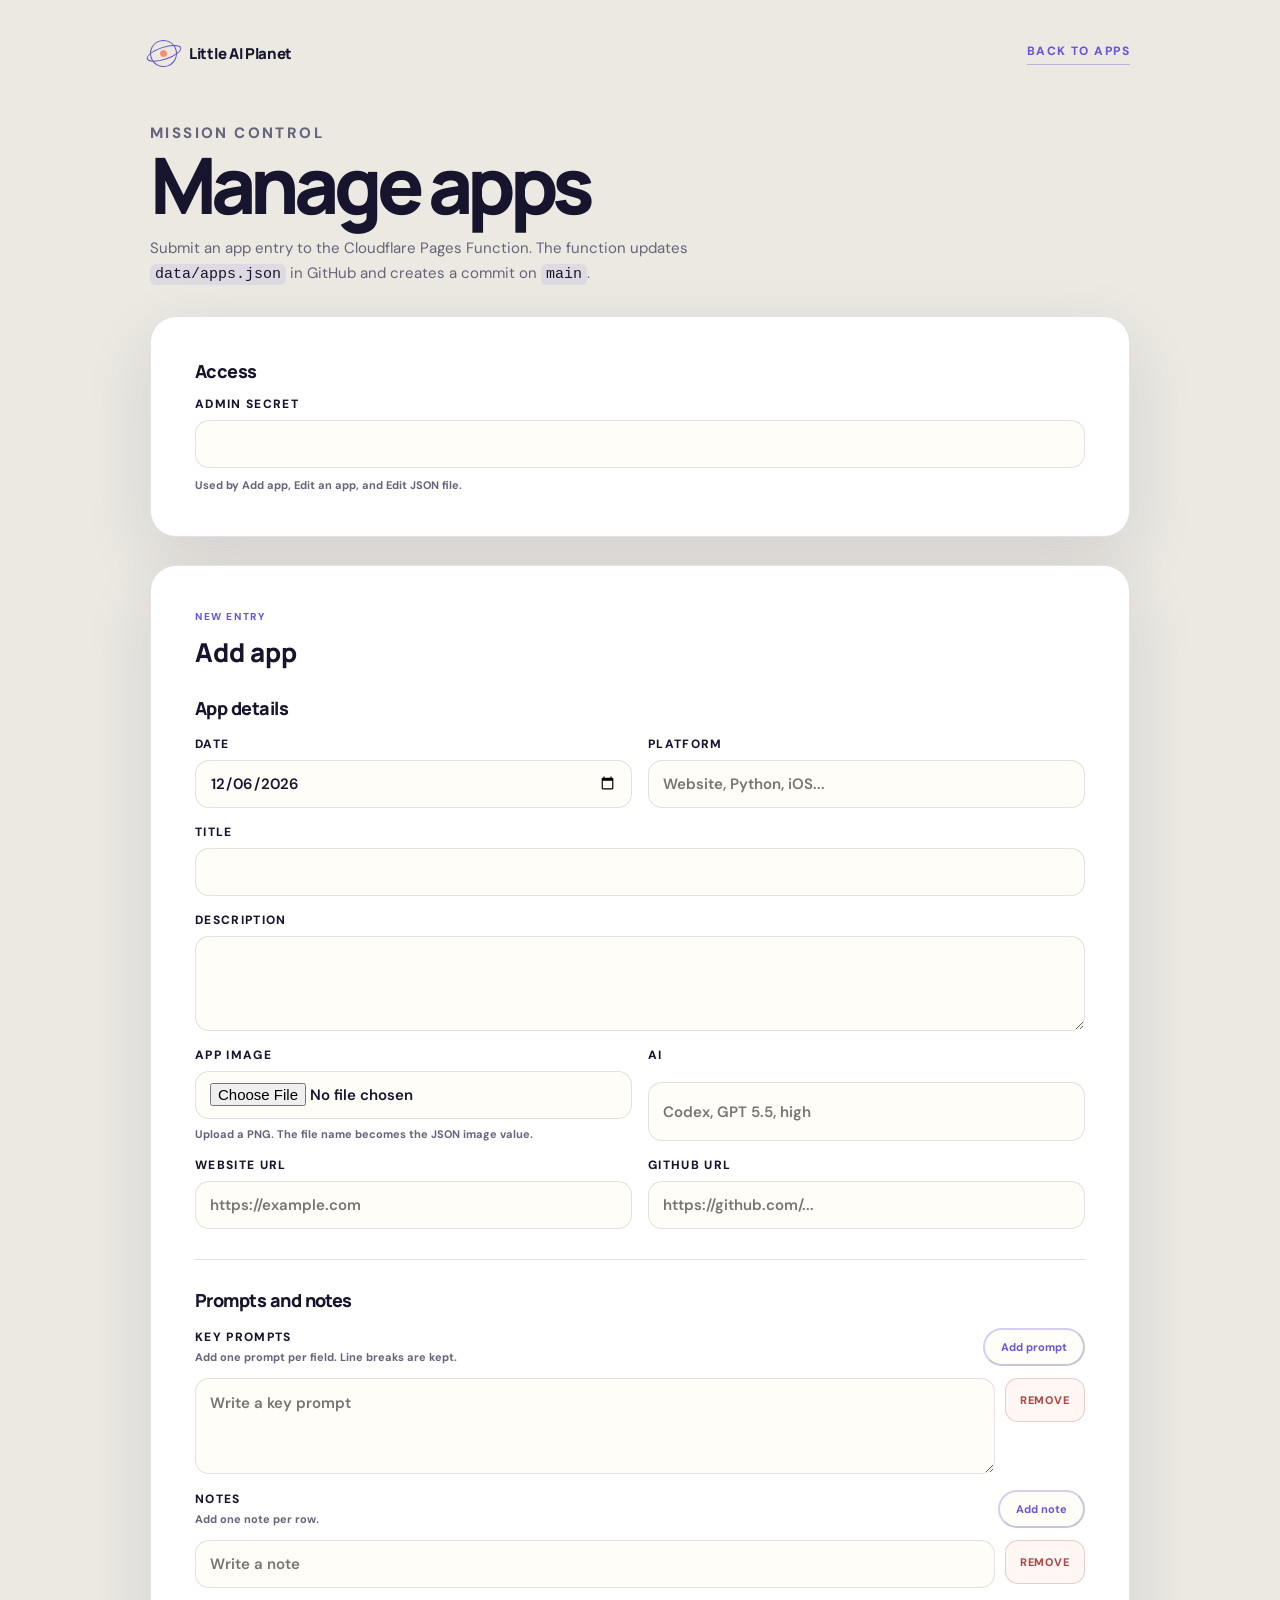
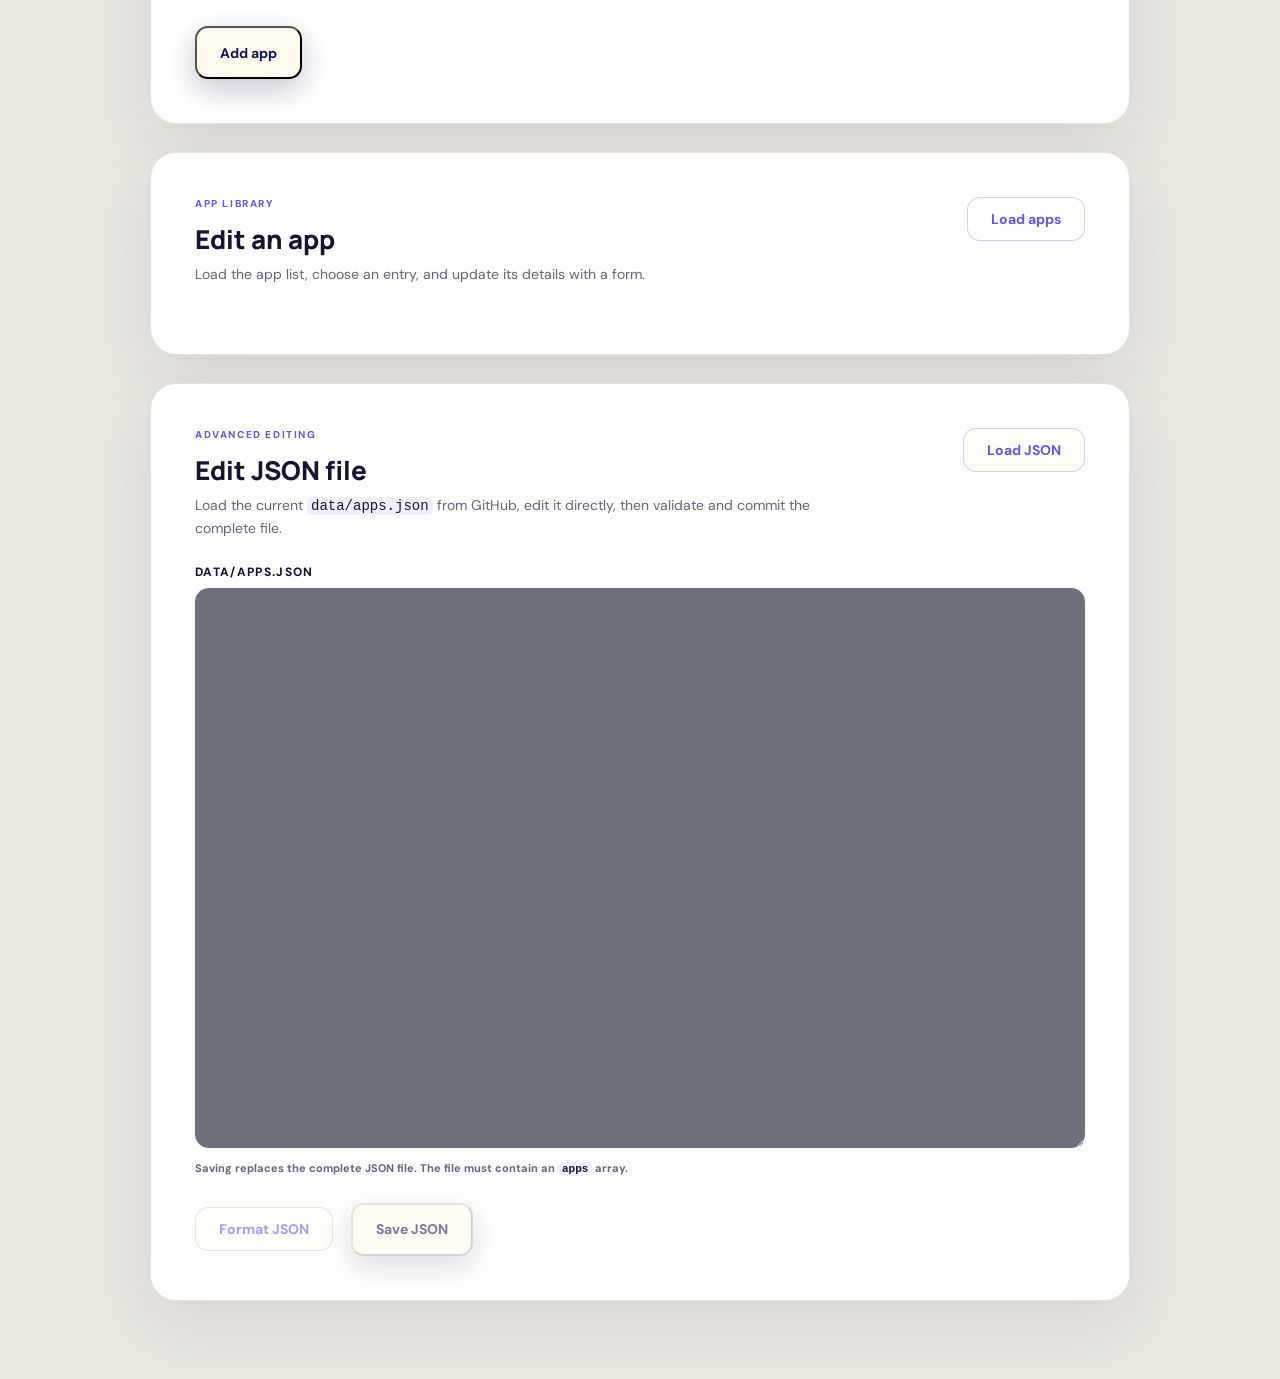
==== admin.html @ 91528080 "Allow image uploads when editing apps" ====
<!doctype html>
<html lang="en">
  <head>
    <meta charset="UTF-8" />
    <meta name="viewport" content="width=device-width, initial-scale=1.0" />
    <meta name="robots" content="noindex" />
    <title>Manage Apps - The Little AI App Planet</title>
    <link rel="preconnect" href="https://fonts.googleapis.com" />
    <link rel="preconnect" href="https://fonts.gstatic.com" crossorigin />
    <link
      href="https://fonts.googleapis.com/css2?family=DM+Sans:wght@400;500;600;700&family=Manrope:wght@400;500;600;700;800&display=swap"
      rel="stylesheet"
    />
    <link rel="stylesheet" href="styles.css?v=20260620-3" />
  </head>
  <body class="admin-page">
    <main class="admin-shell">
      <header class="admin-top">
        <a class="brand admin-brand" href="index.html#top" aria-label="Back to The Little AI App Planet">
          <span class="brand-orbit small" aria-hidden="true"><span></span></span>
          <span>Little AI Planet</span>
        </a>
        <a class="admin-back" href="index.html#apps">Back to apps</a>
      </header>

      <section class="admin-hero" aria-labelledby="admin-title">
        <p class="section-kicker">Mission control</p>
        <h1 id="admin-title">Manage apps</h1>
        <p>
          Submit an app entry to the Cloudflare Pages Function. The function updates
          <code>data/apps.json</code> in GitHub and creates a commit on <code>main</code>.
        </p>
      </section>

      <section class="admin-panel access-panel" aria-labelledby="access-title">
        <h2 id="access-title">Access</h2>
        <label for="admin-secret">
          Admin secret
          <input id="admin-secret" type="password" autocomplete="current-password" />
        </label>
        <p class="field-hint">Used by Add app, Edit an app, and Edit JSON file.</p>
      </section>

      <form class="admin-panel admin-form" id="app-form">
        <div class="admin-form-heading">
          <p class="section-kicker">New entry</p>
          <h2>Add app</h2>
        </div>
        <section class="admin-section">
          <h2>App details</h2>
          <div class="admin-grid">
            <label>
              Date
              <input name="date" type="date" required />
            </label>
            <label>
              Platform
              <input name="platform" type="text" placeholder="Website, Python, iOS..." required />
            </label>
          </div>
          <label>
            Title
            <input name="title" type="text" required />
          </label>
          <label>
            Description
            <textarea name="description" rows="3" required></textarea>
          </label>
          <div class="admin-grid">
            <label>
              App image
              <input name="imageFile" type="file" accept="image/png" required />
              <span class="field-hint">Upload a PNG. The file name becomes the JSON image value.</span>
            </label>
            <label>
              AI
              <input name="AI" type="text" placeholder="Codex, GPT 5.5, high" required />
            </label>
          </div>
          <div class="image-preview" id="image-preview" hidden>
            <img alt="Selected app preview" />
            <span></span>
          </div>
          <div class="admin-grid">
            <label>
              Website URL
              <input name="website" type="url" placeholder="https://example.com" />
            </label>
            <label>
              GitHub URL
              <input name="GitHub" type="url" placeholder="https://github.com/..." />
            </label>
          </div>
        </section>

        <section class="admin-section">
          <h2>Prompts and notes</h2>
          <div class="array-field" data-array-field="prompt">
            <div class="array-field-top">
              <div>
                <span class="array-label">Key prompts</span>
                <span class="field-hint">Add one prompt per field. Line breaks are kept.</span>
              </div>
              <button class="button array-add" type="button" data-array-add="prompt">Add prompt</button>
            </div>
            <div class="array-list" data-array-list="prompt"></div>
          </div>
          <div class="array-field" data-array-field="notes">
            <div class="array-field-top">
              <div>
                <span class="array-label">Notes</span>
                <span class="field-hint">Add one note per row.</span>
              </div>
              <button class="button array-add" type="button" data-array-add="notes">Add note</button>
            </div>
            <div class="array-list" data-array-list="notes"></div>
          </div>
        </section>

        <div class="admin-actions">
          <button class="button button-primary" type="submit">Add app</button>
          <p class="admin-status" id="admin-status" role="status" aria-live="polite"></p>
        </div>
      </form>

      <section class="admin-panel app-manager" aria-labelledby="app-manager-title">
        <div class="json-panel-heading">
          <div>
            <p class="section-kicker">App library</p>
            <h2 id="app-manager-title">Edit an app</h2>
            <p>Load the app list, choose an entry, and update its details with a form.</p>
          </div>
          <button class="button app-list-load" id="app-list-load" type="button">Load apps</button>
        </div>

        <p class="admin-status" id="app-list-status" role="status" aria-live="polite"></p>
        <div class="app-admin-list" id="app-admin-list" aria-live="polite"></div>

        <form class="app-edit-form" id="app-edit-form" hidden>
          <div class="app-edit-heading">
            <div>
              <p class="section-kicker">Selected app</p>
              <h3 id="app-edit-title">Edit app</h3>
            </div>
            <button class="button app-edit-cancel" id="app-edit-cancel" type="button">Cancel</button>
          </div>

          <div class="admin-grid">
            <label>
              Date
              <input name="date" type="date" required />
            </label>
            <label>
              Platform
              <input name="platform" type="text" required />
            </label>
          </div>
          <label>
            Title
            <input name="title" type="text" required />
          </label>
          <label>
            Description
            <textarea name="description" rows="3" required></textarea>
          </label>
          <div class="admin-grid">
            <label>
              Image asset name
              <input name="image" type="text" required />
              <span class="field-hint">File name in <code>assets</code>, without <code>.png</code>.</span>
            </label>
            <label>
              New app image
              <input name="imageFile" type="file" accept="image/png" />
              <span class="field-hint">Optional. Upload a PNG to replace the current image.</span>
            </label>
          </div>
          <div class="image-preview" id="edit-image-preview" hidden>
            <img alt="New app image preview" />
            <span></span>
          </div>
          <div class="admin-grid">
            <label>
              AI
              <input name="AI" type="text" required />
            </label>
            <label>
              Website URL
              <input name="website" type="url" placeholder="https://example.com" />
            </label>
          </div>
          <label>
            GitHub URL
            <input name="GitHub" type="url" placeholder="https://github.com/..." />
          </label>

          <div class="array-field" data-edit-array-field="prompt">
            <div class="array-field-top">
              <div>
                <span class="array-label">Key prompts</span>
                <span class="field-hint">Add one prompt per field. Line breaks are kept.</span>
              </div>
              <button class="button array-add" type="button" data-edit-array-add="prompt">Add prompt</button>
            </div>
            <div class="array-list" data-edit-array-list="prompt"></div>
          </div>
          <div class="array-field" data-edit-array-field="notes">
            <div class="array-field-top">
              <div>
                <span class="array-label">Notes</span>
                <span class="field-hint">Add one note per row.</span>
              </div>
              <button class="button array-add" type="button" data-edit-array-add="notes">Add note</button>
            </div>
            <div class="array-list" data-edit-array-list="notes"></div>
          </div>

          <div class="admin-actions">
            <button class="button button-primary" type="submit">Save app</button>
            <p class="admin-status" id="app-edit-status" role="status" aria-live="polite"></p>
          </div>
        </form>
      </section>

      <section class="admin-panel json-panel" aria-labelledby="json-editor-title">
        <div class="json-panel-heading">
          <div>
            <p class="section-kicker">Advanced editing</p>
            <h2 id="json-editor-title">Edit JSON file</h2>
            <p>
              Load the current <code>data/apps.json</code> from GitHub, edit it directly,
              then validate and commit the complete file.
            </p>
          </div>
          <button class="button json-load" id="json-load" type="button">Load JSON</button>
        </div>

        <label class="json-editor-label" for="json-editor">data/apps.json</label>
        <textarea
          class="json-editor"
          id="json-editor"
          aria-describedby="json-editor-hint"
          autocomplete="off"
          autocapitalize="off"
          spellcheck="false"
          disabled
        ></textarea>
        <p class="field-hint" id="json-editor-hint">
          Saving replaces the complete JSON file. The file must contain an <code>apps</code> array.
        </p>

        <div class="admin-actions json-actions">
          <button class="button json-format" id="json-format" type="button" disabled>Format JSON</button>
          <button class="button button-primary json-save" id="json-save" type="button" disabled>Save JSON</button>
          <p class="admin-status" id="json-status" role="status" aria-live="polite"></p>
        </div>
      </section>
    </main>
    <script src="admin.js?v=20260620-3"></script>
  </body>
</html>
---- styles.css ----
:root {
  --ink: #17152d;
  --muted: #65647a;
  --cream: #fffdf7;
  --paper: #f7f5ee;
  --purple: #6657d9;
  --deep: #17184a;
  --coral: #ff8d72;
  --mint: #bdebd7;
  --line: rgba(31, 29, 59, 0.12);
  --shadow: 0 24px 70px rgba(34, 29, 76, 0.11);
}

* { box-sizing: border-box; }
html { scroll-behavior: smooth; }
body {
  margin: 0;
  color: var(--ink);
  background: #ebe9e2;
  font-family: "DM Sans", sans-serif;
  -webkit-font-smoothing: antialiased;
}
a { color: inherit; text-decoration: none; }
button { font: inherit; }
.page-shell { max-width: 1600px; margin: 0 auto; overflow: hidden; background: var(--cream); box-shadow: 0 0 80px rgba(35, 31, 65, .08); }
.section-wrap { width: min(1160px, calc(100% - 48px)); margin-inline: auto; }

.site-header {
  height: 82px;
  padding: 0 clamp(24px, 5vw, 72px);
  display: grid;
  grid-template-columns: 1fr auto 1fr;
  align-items: center;
  position: absolute;
  z-index: 10;
  width: min(1600px, 100%);
  color: white;
}
.brand { display: inline-flex; align-items: center; gap: 12px; font-family: "Manrope", sans-serif; font-size: 15px; font-weight: 800; letter-spacing: -.02em; }
.brand-orbit { width: 31px; height: 31px; border: 1.5px solid rgba(255,255,255,.75); border-radius: 50%; display: grid; place-items: center; position: relative; transform: rotate(-18deg); }
.brand-orbit::after { content: ""; width: 38px; height: 11px; border: 1.5px solid rgba(255,255,255,.75); border-radius: 50%; position: absolute; }
.brand-orbit span { width: 9px; height: 9px; background: var(--coral); border-radius: 50%; }
.desktop-nav { display: flex; gap: 34px; font-size: 14px; font-weight: 600; }
.desktop-nav a, .nav-cta { transition: opacity .25s ease; }
.desktop-nav a:hover, .nav-cta:hover { opacity: .72; }
.nav-cta { justify-self: end; padding-bottom: 5px; border-bottom: 1px solid rgba(255,255,255,.5); font-size: 13px; font-weight: 600; }

.hero { min-height: 750px; height: min(880px, 94vh); position: relative; overflow: hidden; display: flex; align-items: center; color: white; background: #263276; }
.hero-art { position: absolute; width: 100%; height: 100%; inset: 0; object-fit: cover; object-position: center; transform: scale(1.015); animation: heroSettle 1.8s cubic-bezier(.2,.8,.2,1) both; }
.hero::after { content: ""; position: absolute; inset: 0; background: linear-gradient(90deg, rgba(23,24,74,.42) 0%, rgba(23,24,74,.1) 45%, transparent 72%); }
.fox-typing { position: absolute; z-index: 2; left: 59.5%; top: 36%; width: 245px; height: 220px; pointer-events: none; }
.code-popover { position: absolute; left: 0; top: 88px; width: 142px; padding: 13px 14px 12px; display: grid; grid-template-columns: repeat(3, 5px) 1fr; gap: 5px; border: 1px solid rgba(255,255,255,.32); border-radius: 12px; background: rgba(29,31,91,.66); box-shadow: 0 14px 35px rgba(10,12,56,.22); backdrop-filter: blur(9px); animation: codeFloat 3.4s ease-in-out infinite; }
.code-dot { width: 5px; height: 5px; border-radius: 50%; background: #ff9d86; }
.code-dot:nth-child(2) { background: #ffd27a; }.code-dot:nth-child(3) { background: #8ee2c0; }
.code-line { grid-column: 1 / -1; height: 4px; border-radius: 9px; background: rgba(255,255,255,.82); transform-origin: left; animation: codeType 2.4s steps(5, end) infinite; }
.code-line-one { width: 82%; margin-top: 5px; }.code-line-two { width: 58%; animation-delay: .35s; }.code-line-three { width: 72%; animation-delay: .7s; }
.paw-tap { position: absolute; top: 145px; width: 24px; height: 15px; border-radius: 50%; background: rgba(255,236,212,.38); box-shadow: 0 0 0 0 rgba(255,204,158,.5); filter: blur(.2px); animation: pawType .48s ease-in-out infinite alternate; }
.paw-tap-left { left: 89px; transform: rotate(9deg); }.paw-tap-right { left: 133px; transform: rotate(-6deg); animation-delay: -.48s; }
.key-spark { position: absolute; color: #ffe0a3; font: 800 12px "Manrope", sans-serif; text-shadow: 0 0 10px rgba(255,218,145,.8); opacity: 0; animation: keySpark 1.45s ease-out infinite; }
.key-spark-one { left: 107px; top: 119px; }.key-spark-two { left: 157px; top: 135px; animation-delay: .45s; }.key-spark-three { left: 127px; top: 105px; color: #a9f0d4; font-size: 8px; animation-delay: .9s; }
.hero-glow { position: absolute; width: 580px; height: 580px; left: -240px; bottom: -230px; background: rgba(190,152,255,.24); filter: blur(60px); border-radius: 50%; z-index: 1; }
.hero-content { position: relative; z-index: 2; width: min(1160px, calc(100% - 48px)); margin-inline: auto; padding-top: 40px; }
.eyebrow { display: inline-flex; align-items: center; gap: 9px; text-transform: uppercase; letter-spacing: .15em; font-size: 11px; font-weight: 700; margin-bottom: 27px; }
.pulse-dot { width: 8px; height: 8px; background: #9ce7c5; border-radius: 50%; box-shadow: 0 0 0 5px rgba(156,231,197,.15); animation: pulse 2s infinite; }
.hero h1 { font-family: "Manrope", sans-serif; font-size: clamp(61px, 7vw, 106px); line-height: .92; letter-spacing: -.075em; margin: 0 0 29px; max-width: 720px; }
.hero h1 em { font-style: normal; color: #ffc3b2; }
.hero-copy { max-width: 500px; font-size: 18px; line-height: 1.65; color: rgba(255,255,255,.82); margin: 0 0 36px; }
.hero-stats { margin: -7px 0 34px; padding: 22px 22px 20px 18px; display: inline-flex; align-items: center; gap: 16px; overflow: visible; color: white; background: rgba(255,255,255,.12); border: 1px solid rgba(255,255,255,.24); border-radius: 24px; box-shadow: 0 18px 40px rgba(10,12,56,.2); backdrop-filter: blur(12px); }
.completed-count { display: block; overflow: visible; font-family: ui-rounded, "SF Pro Rounded", "Arial Rounded MT Bold", "Avenir Next", "DM Sans", sans-serif; font-size: clamp(56px, 6.7vw, 92px); line-height: 1.15; font-weight: 800; letter-spacing: -.05em; color: #ffc3b2; text-shadow: 0 14px 30px rgba(10,12,56,.32); -webkit-font-smoothing: antialiased; font-variant-numeric: tabular-nums; }
.hero-stats span { max-width: 104px; color: rgba(255,255,255,.82); font-size: 10px; line-height: 1.35; font-weight: 800; text-transform: uppercase; letter-spacing: .14em; }
.hero-actions { display: flex; align-items: center; gap: 30px; }
.button { display: inline-flex; align-items: center; justify-content: center; gap: 16px; min-height: 53px; padding: 0 23px; border-radius: 13px; font-size: 14px; font-weight: 700; transition: transform .25s ease, box-shadow .25s ease; }
.button:hover { transform: translateY(-3px); }
.button-primary { color: var(--deep); background: #fffaf0; box-shadow: 0 10px 30px rgba(10,12,56,.24); }
.text-link { font-size: 14px; font-weight: 700; display: inline-flex; gap: 11px; align-items: center; }
.text-link span { transition: transform .2s ease; }
.text-link:hover span { transform: translateX(4px); }
.orbit-note { position: absolute; z-index: 2; width: 39px; height: 39px; display: grid; place-items: center; border: 1px solid rgba(255,255,255,.28); border-radius: 50%; font-size: 9px; font-weight: 700; }
.orbit-note-two { right: 7%; bottom: 17%; }
.hero-scroll { position: absolute; z-index: 2; bottom: 31px; left: 50%; transform: translateX(-50%); display: flex; gap: 10px; align-items: center; text-transform: uppercase; letter-spacing: .13em; font-size: 9px; opacity: .64; }
.hero-scroll span { width: 1px; height: 25px; background: white; opacity: .7; }

.intro { padding: 124px 0 135px; }
.section-heading { display: grid; grid-template-columns: 1fr 400px; align-items: end; gap: 40px; padding-bottom: 42px; border-bottom: 1px solid var(--line); }
.section-kicker { margin: 0 0 14px; text-transform: uppercase; letter-spacing: .16em; color: var(--purple); font-weight: 800; font-size: 10px; }
.section-heading h2 { margin: 0; font: 800 clamp(42px, 5vw, 65px)/1.03 "Manrope", sans-serif; letter-spacing: -.06em; }
.section-heading > p { color: var(--muted); line-height: 1.7; font-size: 15px; margin: 0; }
.filters { display: grid; gap: 14px; padding: 28px 0 32px; }
.filter-categories, .filter-tools { display: flex; gap: 9px; flex-wrap: wrap; }
.filter-tools { justify-content: flex-end; }
.filter-button { border: 1px solid var(--line); color: var(--muted); background: transparent; padding: 10px 15px; border-radius: 999px; cursor: pointer; font-size: 12px; font-weight: 700; transition: .2s ease; }
.filter-button span { margin-left: 6px; opacity: .55; }
.filter-button:hover, .filter-button.active { color: white; background: var(--ink); border-color: var(--ink); }
.app-search { width: min(100%, 280px); padding: 0 15px; display: flex; align-items: center; gap: 9px; color: var(--muted); background: white; border: 1px solid var(--line); border-radius: 999px; transition: border-color .2s ease, box-shadow .2s ease; }
.app-search:focus-within { border-color: var(--purple); box-shadow: 0 0 0 3px rgba(102,87,217,.1); }
.app-search svg { width: 17px; height: 17px; flex: 0 0 auto; fill: none; stroke: currentColor; stroke-width: 1.8; stroke-linecap: round; }
.app-search-input { width: 100%; height: 38px; padding: 0; color: var(--ink); background: transparent; border: 0; outline: 0; font: 600 12px "DM Sans", sans-serif; }
.app-search-input::placeholder { color: #92909f; }
.future-toggle { min-height: 40px; padding: 0 14px; display: inline-flex; align-items: center; gap: 8px; color: var(--muted); border: 1px solid var(--line); border-radius: 999px; font-size: 12px; font-weight: 700; cursor: pointer; }
.future-toggle input { accent-color: var(--purple); }
.loading-label, .data-error { color: var(--muted); font-size: 13px; }
.data-error { grid-column: 1 / -1; padding: 30px; border: 1px solid var(--line); border-radius: 18px; }
.project-grid { display: grid; grid-template-columns: repeat(3, 1fr); gap: 22px; }
.project-card { border: 1px solid var(--line); border-radius: 22px; overflow: hidden; background: white; transition: transform .35s ease, box-shadow .35s ease, opacity .3s ease; }
.project-card:hover { transform: translateY(-7px); box-shadow: var(--shadow); }
.project-card.hidden { display: none; }
.project-card-detail { grid-column: 1 / -1; display: grid; grid-template-columns: .9fr 1.1fr; }
.project-card-detail .card-visual { min-height: 560px; }
.project-card-detail .card-body { padding: 48px; align-self: center; }
.project-preview { isolation: isolate; background: #202760; }
.project-preview::before { content: ""; position: absolute; inset: -24px; width: auto; height: auto; border: 0; border-radius: 0; background: var(--preview-image) center / cover no-repeat; filter: blur(18px) saturate(.85); opacity: .48; transform: scale(1.08); }
.project-preview::after { content: ""; position: absolute; inset: 0; z-index: 1; background: linear-gradient(180deg, rgba(18,22,67,.22), rgba(18,22,67,.5)); }
.project-preview img { position: relative; z-index: 2; width: auto; height: auto; max-width: calc(100% - 44px); max-height: calc(100% - 44px); object-fit: contain; object-position: center; border: 1px solid rgba(255,255,255,.24); border-radius: 12px; box-shadow: 0 22px 55px rgba(8,11,46,.38); }
.card-featured { grid-column: span 2; display: grid; grid-template-columns: 1.1fr .9fr; }
.card-featured .card-visual { min-height: 380px; }
.card-featured .card-body { display: flex; flex-direction: column; justify-content: center; padding: 40px; }
.card-visual { min-height: 270px; position: relative; display: grid; place-items: center; overflow: hidden; }
.card-visual::before { content: ""; position: absolute; width: 160px; height: 160px; border: 1px solid rgba(30,29,60,.1); border-radius: 50%; transform: scale(1.9); }
.visual-mint { background: #bee8d7; }
.visual-peach { background: #ffd5c5; }
.visual-purple { background: #c9c3f5; }
.visual-yellow { background: #f9e6a8; }
.visual-blue { background: #b9dceb; }
.visual-coral { background: #f3a797; }
.card-body { padding: 25px 27px 28px; }
.card-meta { display: flex; align-items: stretch; justify-content: space-between; gap: 18px; margin-bottom: 20px; }
.app-number { min-width: 112px; padding: 13px 17px; display: flex; align-items: baseline; gap: 7px; color: white; background: var(--purple); border-radius: 14px; box-shadow: 0 10px 24px rgba(102,87,217,.24); }
.app-number-label { font-size: 10px; text-transform: uppercase; letter-spacing: .16em; font-weight: 800; }
.app-number strong { font: 800 31px/.9 "Manrope", sans-serif; letter-spacing: -.08em; }
.app-date { padding: 11px 15px; display: flex; align-items: center; gap: 10px; color: var(--ink); background: #f5f3ec; border: 1px solid var(--line); border-radius: 14px; }
.app-date svg { width: 20px; height: 20px; fill: none; stroke: var(--purple); stroke-width: 1.8; stroke-linecap: round; stroke-linejoin: round; }
.app-date span { display: flex; flex-direction: column; gap: 2px; }
.app-date small { color: var(--muted); font-size: 8px; text-transform: uppercase; letter-spacing: .14em; font-weight: 800; }
.app-date time { font: 800 12px "Manrope", sans-serif; white-space: nowrap; }
.card-body .app-platform { margin: 0 0 9px; color: var(--purple); font-size: 9px; text-transform: uppercase; letter-spacing: .15em; font-weight: 800; }
.card-body h3 { font: 800 25px/1.1 "Manrope", sans-serif; letter-spacing: -.04em; margin: 0 0 10px; }
.card-body p { color: var(--muted); font-size: 14px; line-height: 1.65; margin: 0 0 22px; }
.app-links { display: flex; align-items: center; gap: 10px; }
.app-link { width: 43px; height: 43px; display: grid; place-items: center; color: white; background: var(--ink); border-radius: 50%; transition: transform .25s ease, background .25s ease; }
.app-link:hover { transform: translateY(-3px) rotate(-4deg); background: var(--purple); }
.app-link svg { width: 21px; height: 21px; }
.github-link svg { fill: currentColor; }
.website-link { background: var(--purple); }
.website-link:hover { background: var(--coral); }
.website-link svg { fill: none; stroke: currentColor; stroke-width: 1.7; stroke-linecap: round; stroke-linejoin: round; }
.ai-row { display: flex; align-items: center; gap: 10px; margin: 24px 0; font-size: 13px; }
.ai-label { padding: 6px 9px; border-radius: 7px; color: white; background: var(--purple); font-size: 9px; letter-spacing: .12em; font-weight: 800; }
.prompt-section { margin: 0 0 27px; padding: 21px 22px; border-radius: 15px; background: var(--paper); }
.prompt-section h4 { margin: 0 0 13px; font: 800 11px "Manrope", sans-serif; text-transform: uppercase; letter-spacing: .13em; }
.prompt-section ul { margin: 0; padding: 0; color: var(--muted); list-style: none; }
.prompt-section li { display: grid; grid-template-columns: 25px 1fr; gap: 8px; align-items: start; font-size: 12px; line-height: 1.65; }
.prompt-section li + li { margin-top: 10px; }
.notes-section { margin: -12px 0 27px; padding: 21px 22px; border-radius: 15px; background: #eef8f3; }
.notes-section h4 { margin: 0 0 13px; color: #38735d; font: 800 11px "Manrope", sans-serif; text-transform: uppercase; letter-spacing: .13em; }
.notes-section ul { margin: 0; padding: 0; color: var(--muted); list-style: none; }
.notes-section li { display: grid; grid-template-columns: 25px 1fr; gap: 8px; align-items: start; font-size: 12px; line-height: 1.65; }
.notes-section li + li { margin-top: 8px; }
.animal-marker { font-size: 16px; line-height: 1.25; text-align: center; }
.list-text { white-space: pre-line; }
.note-link { color: #4f46b8; font-weight: 700; text-decoration: underline; text-decoration-color: rgba(79,70,184,.35); text-underline-offset: 3px; overflow-wrap: anywhere; }
.note-link:hover { color: #2f287f; text-decoration-color: currentColor; }
.mini-stars { position: absolute; right: 24px; top: 20px; color: #5c5bc4; font-size: 25px; }

.phone-mockup { width: 142px; height: 256px; border: 6px solid #292444; background: #fffdf7; border-radius: 26px; position: relative; box-shadow: 0 18px 33px rgba(32,28,68,.2); display: flex; flex-direction: column; align-items: center; }
.phone-speaker { width: 33px; height: 5px; background: #292444; border-radius: 10px; margin-top: 8px; }
.focus-phone { transform: rotate(5deg); background: #f8f6ee; }
.focus-icon { margin-top: 39px; width: 55px; height: 55px; border: 7px solid #ff9d81; border-radius: 50%; display: grid; place-items: center; color: #6356cf; font-size: 20px; }
.focus-phone strong { font: 800 29px "Manrope"; letter-spacing: -.06em; margin-top: 13px; }
.focus-phone > span { color: #888498; font-size: 9px; text-transform: uppercase; letter-spacing: .1em; }
.focus-button { width: 76px; height: 24px; border-radius: 20px; background: #6458d3; margin-top: 20px; }
.browser-mockup { width: 83%; height: 68%; border: 4px solid #2d2949; border-radius: 13px; background: #fffaf1; box-shadow: 0 17px 30px rgba(68,44,49,.17); transform: rotate(-2deg); position: relative; padding: 34px 23px 18px; }
.browser-bar { height: 23px; position: absolute; inset: 0 0 auto; border-bottom: 2px solid #2d2949; display: flex; align-items: center; gap: 5px; padding-left: 9px; }
.browser-bar i { width: 5px; height: 5px; border: 1px solid #2d2949; border-radius: 50%; }
.habit-heading { display: flex; align-items: end; justify-content: space-between; font: 700 10px "Manrope"; margin-bottom: 17px; }
.habit-heading b { font-size: 23px; color: #f38d74; }
.habit-row { display: flex; gap: 6px; align-items: center; margin: 8px 0; }
.habit-row span { width: 52px; height: 6px; background: #c4bdb3; border-radius: 10px; }
.habit-row i { width: 14px; height: 14px; border: 1px solid #8a7c73; border-radius: 4px; }
.habit-row i:nth-child(-n+4) { background: #96d3b9; }
.habit-row.short i:nth-child(5) { background: transparent; }
.habit-chart { position: absolute; right: 23px; bottom: 18px; width: 59px; height: 31px; border-bottom: 2px solid #6559ce; border-left: 2px solid #6559ce; transform: skewY(-17deg); }
.desktop-mockup { width: 84%; height: 67%; border: 5px solid #2e294c; border-radius: 10px; background: #fffdf8; box-shadow: 0 18px 30px rgba(45,37,87,.18); display: flex; overflow: hidden; transform: rotate(2deg); }
.notes-ui aside { width: 36px; background: #5e54c3; display: flex; align-items: center; flex-direction: column; gap: 11px; color: white; padding-top: 14px; }
.notes-ui aside i { width: 15px; height: 3px; background: rgba(255,255,255,.55); border-radius: 5px; }
.note-page { padding: 23px; }
.note-page span { font-size: 6px; color: #6b62c7; font-weight: 800; letter-spacing: .14em; }
.note-page strong { display: block; font: 800 19px/1.04 "Manrope"; margin: 9px 0 20px; }
.note-page p { width: 102px; height: 3px; background: #d7d3cb; margin: 6px 0; }
.note-page p.small { width: 62px; }
.recipe-phone { width: 134px; height: 232px; background: #fff9df; transform: rotate(-5deg); padding: 0 12px; }
.recipe-phone > span { font: 800 12px "Manrope"; margin-top: 18px; }
.recipe-bowl { width: 67px; height: 57px; border-radius: 50%; background: #ffae76; display: grid; place-items: center; font-size: 26px; margin: 16px 0 14px; color: white; }
.recipe-phone > i { display: inline-block; font-style: normal; font-size: 7px; border: 1px solid #c4aa74; border-radius: 10px; padding: 3px 5px; margin: 2px; }
.recipe-phone button { border: 0; background: #5f56c4; color: white; border-radius: 10px; font-size: 7px; padding: 8px 14px; margin-top: 13px; }
.weather-widget { width: 72%; height: 66%; border: 4px solid #28324f; border-radius: 18px; background: #f3fbff; padding: 21px; box-shadow: 0 18px 30px rgba(33,58,78,.18); transform: rotate(3deg); position: relative; }
.weather-widget > span { font-size: 10px; font-weight: 800; }
.weather-widget b { display: block; font: 800 42px "Manrope"; letter-spacing: -.08em; }
.weather-widget > i { color: #66798a; font-size: 9px; font-style: normal; }
.weather-cloud { position: absolute; font-size: 50px; right: 23px; top: 25px; color: #779ad0; }
.weather-days { position: absolute; left: 21px; right: 21px; bottom: 18px; border-top: 1px solid #aabcc7; padding-top: 8px; display: flex; justify-content: space-between; }
.weather-days em { font-size: 6px; font-style: normal; font-weight: 800; }
.sound-ui { width: 80%; height: 66%; display: block; padding: 17px; background: #312b58; color: white; transform: rotate(-2deg); }
.sound-top { display: flex; justify-content: space-between; font-size: 8px; font-weight: 700; }
.sound-top i { width: 20px; height: 5px; border-radius: 10px; background: #f0a796; }
.sound-orb { width: 77px; height: 77px; margin: 18px auto 12px; display: grid; place-items: center; border-radius: 50%; background: radial-gradient(circle at 35% 30%, #ffc7b9, #9d74dc 60%, #5c4fba); font-size: 31px; }
.sound-wave { display: flex; justify-content: center; align-items: center; gap: 4px; height: 26px; }
.sound-wave i { width: 3px; height: 8px; border-radius: 4px; background: #f3b4a5; }
.sound-wave i:nth-child(2), .sound-wave i:nth-child(6) { height: 15px; }.sound-wave i:nth-child(3), .sound-wave i:nth-child(5) { height: 22px; }.sound-wave i:nth-child(4) { height: 27px; }

.site-footer { min-height: 150px; border-top: 1px solid var(--line); padding: 40px clamp(24px, 5vw, 72px); display: flex; align-items: center; justify-content: space-between; gap: 30px; }
.footer-brand { display: flex; align-items: center; gap: 12px; font: 800 13px "Manrope"; }
.brand-orbit.small { border-color: #5e55c8; width: 27px; height: 27px; }.brand-orbit.small::after { border-color: #5e55c8; width: 34px; }.brand-orbit.small span { width: 7px; height: 7px; }
.site-footer p { color: var(--muted); font-size: 12px; }.footer-links { display: flex; gap: 24px; font-size: 11px; font-weight: 700; }

.admin-page { background: #ebe9e2; }
.admin-shell { width: min(980px, calc(100% - 40px)); margin: 0 auto; padding: 40px 0 80px; }
.admin-top { display: flex; align-items: center; justify-content: space-between; gap: 20px; margin-bottom: 54px; }
.admin-brand { color: var(--ink); }
.admin-back { padding-bottom: 5px; color: var(--purple); border-bottom: 1px solid rgba(102,87,217,.35); font-size: 12px; font-weight: 800; text-transform: uppercase; letter-spacing: .12em; }
.admin-hero { margin-bottom: 28px; }
.admin-hero h1 { margin: 0 0 15px; font: 800 clamp(44px, 8vw, 78px)/.95 "Manrope", sans-serif; letter-spacing: -.075em; }
.admin-hero p { max-width: 650px; margin: 0; color: var(--muted); font-size: 15px; line-height: 1.7; }
.admin-hero code { color: var(--ink); background: rgba(102,87,217,.1); border-radius: 6px; padding: 2px 5px; }
.admin-panel { background: white; border: 1px solid var(--line); border-radius: 26px; box-shadow: var(--shadow); }
.access-panel { display: grid; gap: 14px; margin-bottom: 28px; padding: clamp(24px, 5vw, 44px); }
.access-panel h2 { margin: 0; font: 800 18px/1.2 "Manrope", sans-serif; letter-spacing: -.03em; }
.access-panel label { display: grid; gap: 8px; color: var(--ink); font-size: 12px; font-weight: 800; text-transform: uppercase; letter-spacing: .11em; }
.access-panel input { width: 100%; min-height: 48px; padding: 0 14px; border: 1px solid var(--line); border-radius: 14px; background: #fffdf7; color: var(--ink); font: 600 15px/1.5 "DM Sans", sans-serif; outline: 0; transition: border-color .2s ease, box-shadow .2s ease; }
.access-panel input:focus { border-color: var(--purple); box-shadow: 0 0 0 3px rgba(102,87,217,.12); }
.access-panel > .field-hint { margin: -4px 0 0; }
.admin-form { padding: clamp(24px, 5vw, 44px); display: grid; gap: 30px; }
.admin-form-heading h2 { margin: 4px 0 0; font: 800 26px/1.2 "Manrope", sans-serif; }
.admin-section { display: grid; gap: 16px; }
.admin-section + .admin-section { padding-top: 30px; border-top: 1px solid var(--line); }
.admin-section h2 { margin: 0; font: 800 18px/1.2 "Manrope", sans-serif; letter-spacing: -.03em; }
.admin-grid { display: grid; grid-template-columns: repeat(2, minmax(0, 1fr)); gap: 16px; }
.admin-form label { display: grid; gap: 8px; color: var(--ink); font-size: 12px; font-weight: 800; text-transform: uppercase; letter-spacing: .11em; }
.admin-form input, .admin-form textarea { width: 100%; border: 1px solid var(--line); border-radius: 14px; background: #fffdf7; color: var(--ink); font: 600 15px/1.5 "DM Sans", sans-serif; outline: 0; transition: border-color .2s ease, box-shadow .2s ease; }
.admin-form input { min-height: 48px; padding: 0 14px; }
.admin-form input[type="file"] { padding: 11px 14px; cursor: pointer; }
.admin-form textarea { resize: vertical; padding: 13px 14px; }
.admin-form input:focus, .admin-form textarea:focus { border-color: var(--purple); box-shadow: 0 0 0 3px rgba(102,87,217,.12); }
.field-hint { color: var(--muted); font-size: 11px; font-weight: 700; text-transform: none; letter-spacing: 0; }
.image-preview { display: flex; align-items: center; gap: 12px; padding: 12px; border: 1px dashed var(--line); border-radius: 16px; background: #fffdf7; }
.image-preview[hidden] { display: none; }
.image-preview img { width: 72px; height: 72px; object-fit: cover; border: 1px solid var(--line); border-radius: 12px; background: #ebe9e2; }
.image-preview span { color: var(--muted); font-size: 12px; font-weight: 800; text-transform: none; letter-spacing: 0; }
.array-field { display: grid; gap: 12px; }
.array-field-top { display: flex; align-items: end; justify-content: space-between; gap: 16px; }
.array-label { display: block; color: var(--ink); font-size: 12px; font-weight: 800; text-transform: uppercase; letter-spacing: .11em; }
.array-add { min-height: 38px; padding: 0 16px; border-radius: 999px; border-color: rgba(102,87,217,.28); background: #fffdf7; color: var(--purple); font-size: 11px; box-shadow: none; }
.array-list { display: grid; gap: 10px; }
.array-row { display: grid; grid-template-columns: 1fr auto; gap: 10px; align-items: start; }
.array-row textarea { min-height: 96px; }
.array-remove { min-height: 44px; padding: 0 14px; border: 1px solid rgba(177,67,67,.24); border-radius: 13px; background: #fff7f4; color: #b14343; font-size: 11px; font-weight: 800; text-transform: uppercase; letter-spacing: .08em; cursor: pointer; }
.array-remove:hover { border-color: rgba(177,67,67,.45); }
.admin-actions { display: flex; align-items: center; gap: 18px; flex-wrap: wrap; padding-top: 8px; }
.admin-actions .button:disabled { opacity: .58; cursor: wait; transform: none; }
.admin-status { margin: 0; color: var(--muted); font-size: 13px; font-weight: 700; }
.admin-status.success { color: #2f7b5f; }
.admin-status.error { color: #b14343; }
.json-panel { margin-top: 28px; padding: clamp(24px, 5vw, 44px); }
.app-manager { margin-top: 28px; padding: clamp(24px, 5vw, 44px); }
.app-admin-list { display: grid; gap: 12px; margin-top: 22px; }
.app-admin-item { display: grid; grid-template-columns: 84px minmax(0, 1fr) auto; align-items: center; gap: 18px; padding: 14px; border: 1px solid var(--line); border-radius: 18px; background: #fffdf7; }
.app-admin-item img { width: 84px; height: 68px; object-fit: cover; border-radius: 12px; background: #ebe9e2; }
.app-admin-content { min-width: 0; }
.app-admin-meta { margin: 0 0 4px; color: var(--purple); font-size: 10px; font-weight: 800; letter-spacing: .1em; text-transform: uppercase; }
.app-admin-content h3 { margin: 0 0 4px; font: 800 17px/1.25 "Manrope", sans-serif; }
.app-admin-content p:last-child { margin: 0; color: var(--muted); font-size: 12px; line-height: 1.5; }
.app-item-edit, .app-edit-cancel, .app-list-load { min-height: 44px; border: 1px solid rgba(102,87,217,.28); background: white; color: var(--purple); box-shadow: none; }
.app-edit-form { display: grid; gap: 18px; margin-top: 28px; padding-top: 28px; border-top: 1px solid var(--line); }
.app-edit-form[hidden] { display: none; }
.app-edit-heading { display: flex; align-items: start; justify-content: space-between; gap: 20px; }
.app-edit-heading h3 { margin: 4px 0 0; font: 800 24px/1.2 "Manrope", sans-serif; }
.app-edit-form label { display: grid; gap: 8px; color: var(--ink); font-size: 12px; font-weight: 800; text-transform: uppercase; letter-spacing: .11em; }
.app-edit-form input, .app-edit-form textarea { width: 100%; border: 1px solid var(--line); border-radius: 14px; background: #fffdf7; color: var(--ink); font: 600 15px/1.5 "DM Sans", sans-serif; outline: 0; }
.app-edit-form input { min-height: 48px; padding: 0 14px; }
.app-edit-form input[type="file"] { padding: 11px 14px; cursor: pointer; }
.app-edit-form textarea { resize: vertical; padding: 13px 14px; }
.app-edit-form input:focus, .app-edit-form textarea:focus { border-color: var(--purple); box-shadow: 0 0 0 3px rgba(102,87,217,.12); }
.json-panel-heading { display: flex; align-items: start; justify-content: space-between; gap: 28px; margin-bottom: 24px; }
.json-panel-heading h2 { margin: 4px 0 8px; font: 800 26px/1.2 "Manrope", sans-serif; }
.json-panel-heading p:not(.section-kicker) { max-width: 650px; margin: 0; color: var(--muted); font-size: 14px; line-height: 1.6; }
.json-panel code { color: var(--ink); background: rgba(102,87,217,.1); border-radius: 5px; padding: 1px 4px; }
.json-load, .json-format { flex: 0 0 auto; min-height: 44px; border: 1px solid rgba(102,87,217,.28); background: #fffdf7; color: var(--purple); box-shadow: none; }
.json-editor-label { display: block; margin-bottom: 8px; color: var(--ink); font-size: 12px; font-weight: 800; text-transform: uppercase; letter-spacing: .11em; }
.json-editor { width: 100%; min-height: 560px; padding: 18px; resize: vertical; border: 1px solid var(--line); border-radius: 14px; background: #17182f; color: #f7f4eb; font: 500 13px/1.65 ui-monospace, SFMono-Regular, Menlo, Monaco, Consolas, monospace; tab-size: 2; outline: 0; }
.json-editor:focus { border-color: var(--purple); box-shadow: 0 0 0 3px rgba(102,87,217,.12); }
.json-editor:disabled { cursor: not-allowed; opacity: .62; }
.json-panel > .field-hint { display: block; margin-top: 8px; }
.json-actions { margin-top: 20px; }
.reveal { opacity: 0; transform: translateY(24px); transition: opacity .7s ease, transform .7s ease; }.reveal.visible { opacity: 1; transform: translateY(0); }
@keyframes pulse { 50% { box-shadow: 0 0 0 9px rgba(156,231,197,0); } }
@keyframes spin { to { transform: rotate(360deg); } }
@keyframes heroSettle { from { opacity: 0; transform: scale(1.07); } to { opacity: 1; transform: scale(1.015); } }
@keyframes codeFloat { 0%, 100% { transform: translateY(0) rotate(-2deg); } 50% { transform: translateY(-7px) rotate(1deg); } }
@keyframes codeType { 0%, 12% { transform: scaleX(.08); opacity: .35; } 55%, 82% { transform: scaleX(1); opacity: .9; } 100% { transform: scaleX(.08); opacity: .35; } }
@keyframes pawType { from { translate: 0 0; box-shadow: 0 0 0 0 rgba(255,204,158,.5); } to { translate: 0 5px; box-shadow: 0 0 0 7px rgba(255,204,158,0); } }
@keyframes keySpark { 0% { transform: translateY(5px) scale(.6); opacity: 0; } 22% { opacity: 1; } 75%, 100% { transform: translateY(-18px) scale(1); opacity: 0; } }

@media (max-width: 980px) {
  .site-header { grid-template-columns: 1fr 1fr; }.desktop-nav { display: none; }
  .hero { height: 840px; align-items: flex-start; }.hero-art { object-position: 61% center; }.hero::after { background: linear-gradient(90deg, rgba(23,24,74,.72), rgba(23,24,74,.08)); }.fox-typing { left: 56%; top: 38%; transform: scale(.86); }
  .hero-content { padding-top: 190px; }.hero h1 { font-size: clamp(57px, 10vw, 88px); max-width: 560px; }.hero-copy { max-width: 430px; }.hero-stats { margin-bottom: 30px; }
  .section-heading { grid-template-columns: 1fr 320px; }.project-grid { grid-template-columns: repeat(2, 1fr); }.card-featured { grid-column: span 2; }.project-card-detail { grid-template-columns: .85fr 1.15fr; }.project-card-detail .card-body { padding: 35px; }
}
@media (max-width: 700px) {
  .section-wrap { width: min(100% - 30px, 1160px); }.site-header { padding: 0 20px; height: 70px; }.brand { font-size: 13px; }.nav-cta { font-size: 0; }.nav-cta span { font-size: 18px; }
  .hero { min-height: 760px; height: 100svh; align-items: flex-start; }.hero-art { object-position: 67% center; }.hero::after { background: linear-gradient(180deg, rgba(20,23,73,.27), rgba(20,23,73,.2) 30%, rgba(20,23,73,.92) 83%); }.fox-typing { left: 45%; top: 32%; transform: scale(.68); transform-origin: top left; }
  .hero-content { width: calc(100% - 36px); padding-top: 122px; display: flex; flex-direction: column; min-height: calc(100% - 50px); justify-content: flex-end; padding-bottom: 84px; }.eyebrow { margin-bottom: 16px; }.hero h1 { font-size: clamp(52px, 15vw, 72px); margin-bottom: 20px; }.hero-copy { font-size: 15px; line-height: 1.55; margin-bottom: 20px; }.hero-stats { margin: 0 0 24px; padding: 16px 17px 14px; gap: 13px; border-radius: 18px; }.completed-count { font-size: 54px; }.hero-stats span { max-width: 90px; font-size: 8px; }.hero-actions { gap: 19px; }.button { min-height: 49px; padding: 0 18px; }.text-link { font-size: 12px; }
  .orbit-note, .hero-scroll { display: none; }.intro { padding: 83px 0; }.section-heading { display: block; padding-bottom: 29px; }.section-heading h2 { font-size: 44px; }.section-heading > p { margin-top: 20px; }
  .filters { margin-right: -15px; padding-right: 15px; }.filter-categories, .filter-tools { overflow-x: auto; flex-wrap: nowrap; padding-bottom: 2px; }.filter-tools { justify-content: flex-start; }.filter-button, .future-toggle { flex: 0 0 auto; }.app-search { width: min(100% - 15px, 280px); flex: 0 0 min(100% - 15px, 280px); }
  .project-grid { grid-template-columns: 1fr; }.card-featured { grid-column: auto; display: block; }.card-featured .card-visual { min-height: 300px; }.card-featured .card-body { padding: 26px; }.card-visual { min-height: 265px; }.project-card-detail { display: block; }.project-card-detail .card-visual { min-height: 330px; }.project-card-detail .card-body { padding: 27px 24px 30px; }.prompt-section { padding: 18px; }.card-meta { align-items: stretch; }.app-number { min-width: 96px; }.app-number strong { font-size: 27px; }.app-date { flex: 1; }
  .admin-shell { width: min(100% - 30px, 980px); padding-top: 26px; }.admin-top { margin-bottom: 38px; }.admin-grid { grid-template-columns: 1fr; }.access-panel, .admin-form, .app-manager, .json-panel { padding: 22px; }.array-field-top, .json-panel-heading { display: grid; align-items: start; }.array-row { grid-template-columns: 1fr; }.array-remove { justify-self: start; }.json-load, .app-list-load { justify-self: start; }.app-admin-item { grid-template-columns: 64px minmax(0, 1fr); gap: 12px; }.app-admin-item img { width: 64px; height: 56px; }.app-item-edit { grid-column: 1 / -1; width: 100%; }.json-editor { min-height: 440px; }
  .site-footer { padding: 40px 22px; display: block; }.site-footer p { margin: 20px 0; }.footer-links { justify-content: space-between; }
}
@media (prefers-reduced-motion: reduce) { html { scroll-behavior: auto; } *, *::before, *::after { animation-duration: .01ms !important; animation-iteration-count: 1 !important; transition-duration: .01ms !important; } }
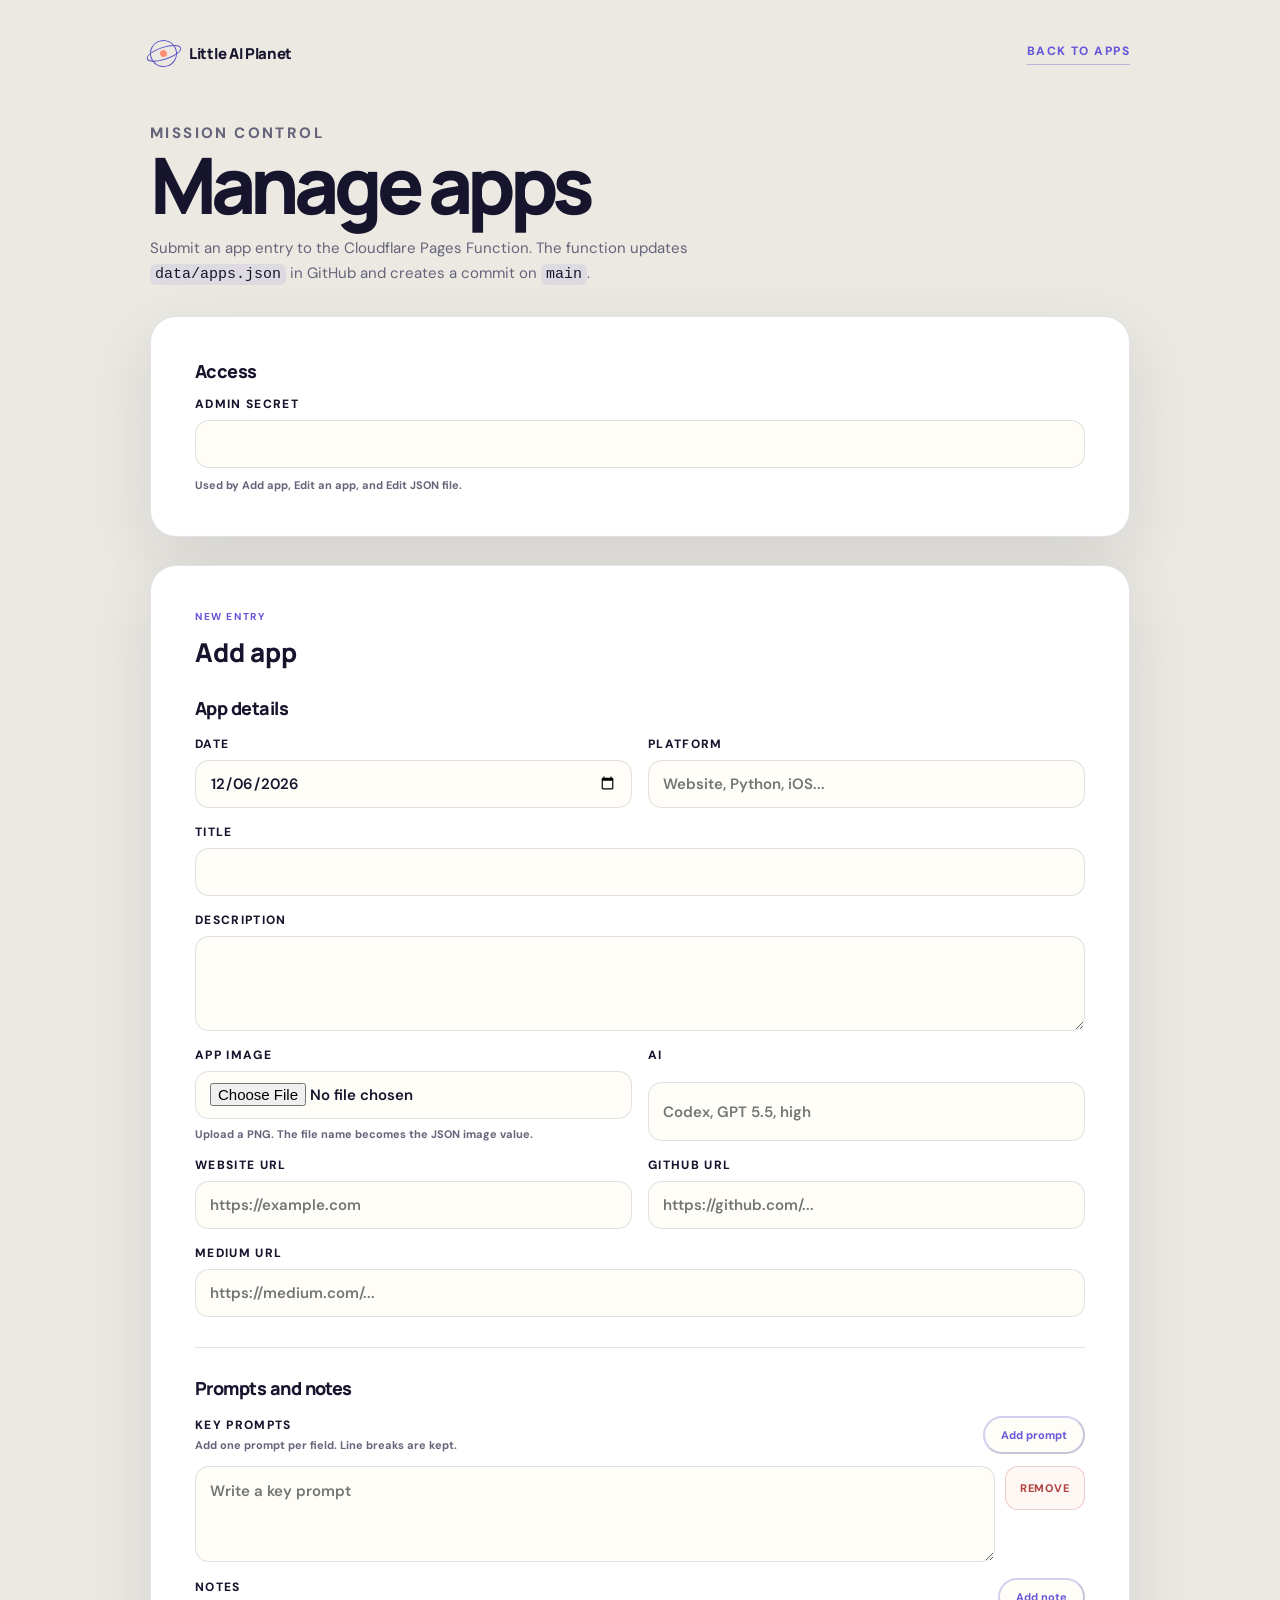
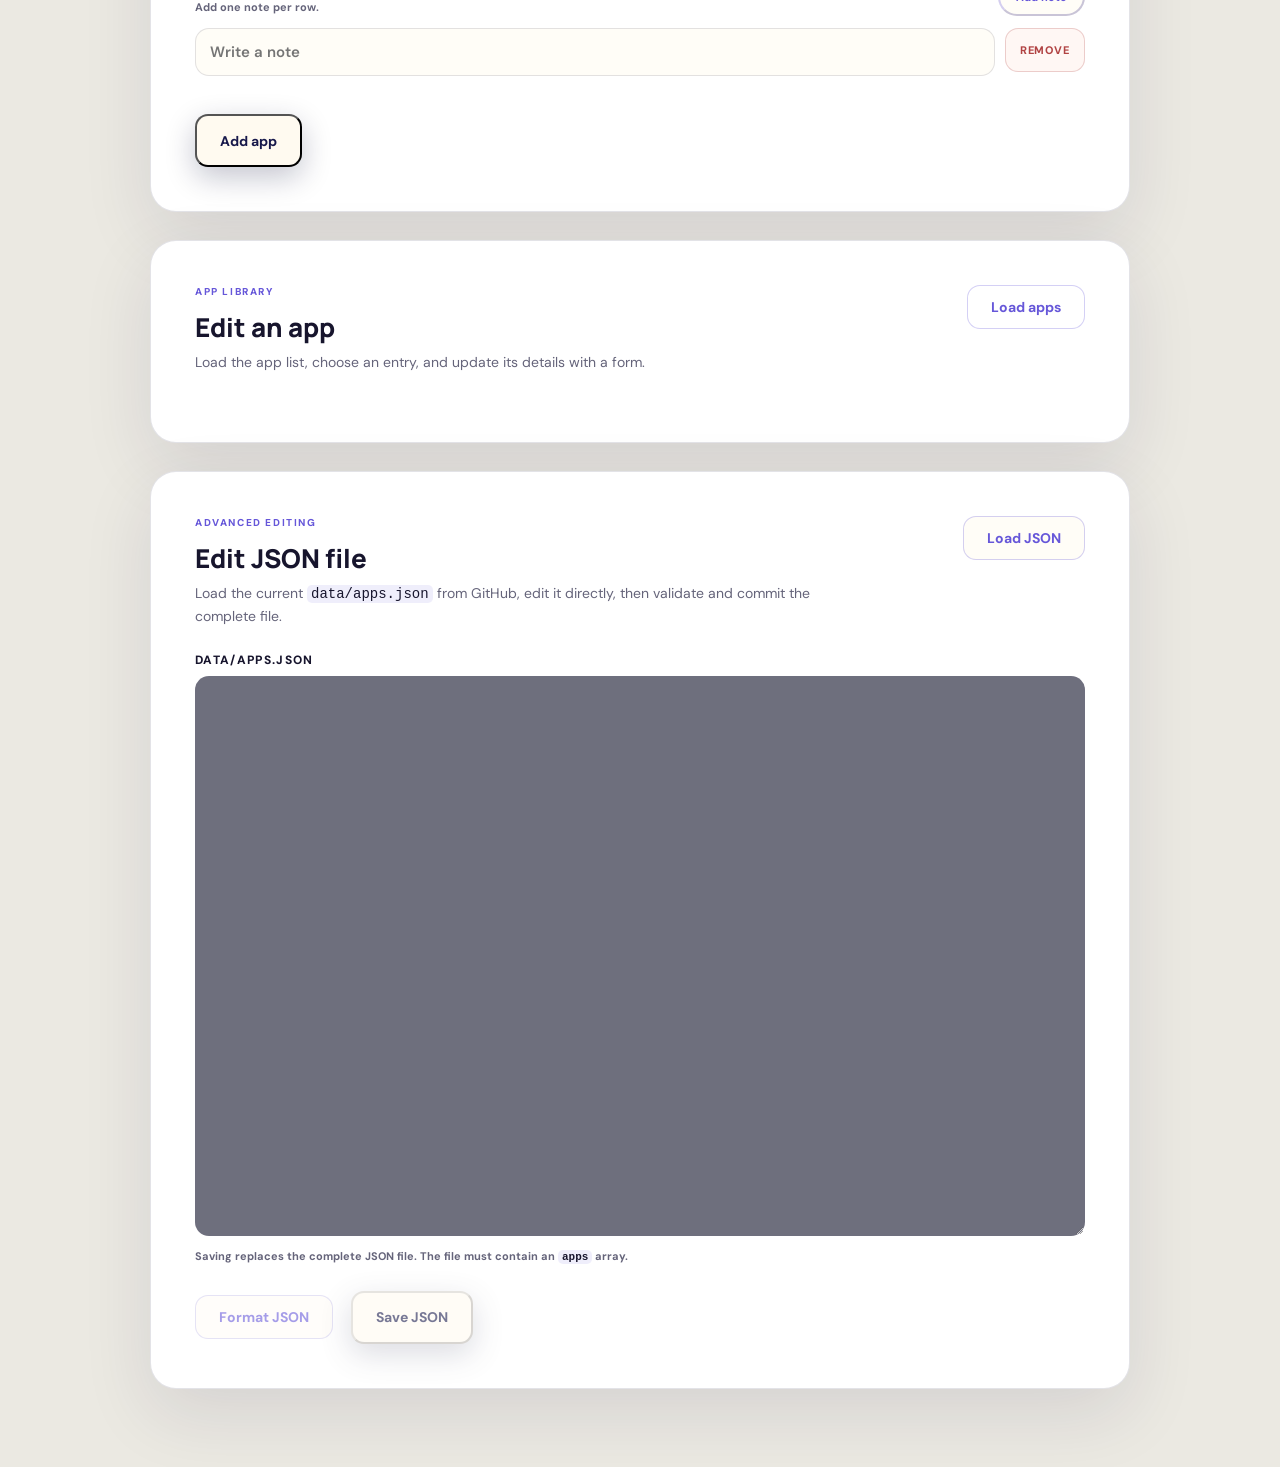
==== commit f29efb7b: "update" ====
--- a/admin.html
+++ b/admin.html
@@ -91,6 +91,10 @@
               <input name="GitHub" type="url" placeholder="https://github.com/..." />
             </label>
           </div>
+          <label>
+            Medium URL
+            <input name="medium" type="url" placeholder="https://medium.com/..." />
+          </label>
         </section>
 
         <section class="admin-section">
@@ -192,6 +196,10 @@
           <label>
             GitHub URL
             <input name="GitHub" type="url" placeholder="https://github.com/..." />
+          </label>
+          <label>
+            Medium URL
+            <input name="medium" type="url" placeholder="https://medium.com/..." />
           </label>
 
           <div class="array-field" data-edit-array-field="prompt">
--- a/styles.css
+++ b/styles.css
@@ -140,6 +140,9 @@
 .app-link:hover { transform: translateY(-3px) rotate(-4deg); background: var(--purple); }
 .app-link svg { width: 21px; height: 21px; }
 .github-link svg { fill: currentColor; }
+.medium-link { background: #00ab6c; }
+.medium-link:hover { background: var(--ink); }
+.medium-link svg { width: 24px; height: 24px; fill: currentColor; }
 .website-link { background: var(--purple); }
 .website-link:hover { background: var(--coral); }
 .website-link svg { fill: none; stroke: currentColor; stroke-width: 1.7; stroke-linecap: round; stroke-linejoin: round; }
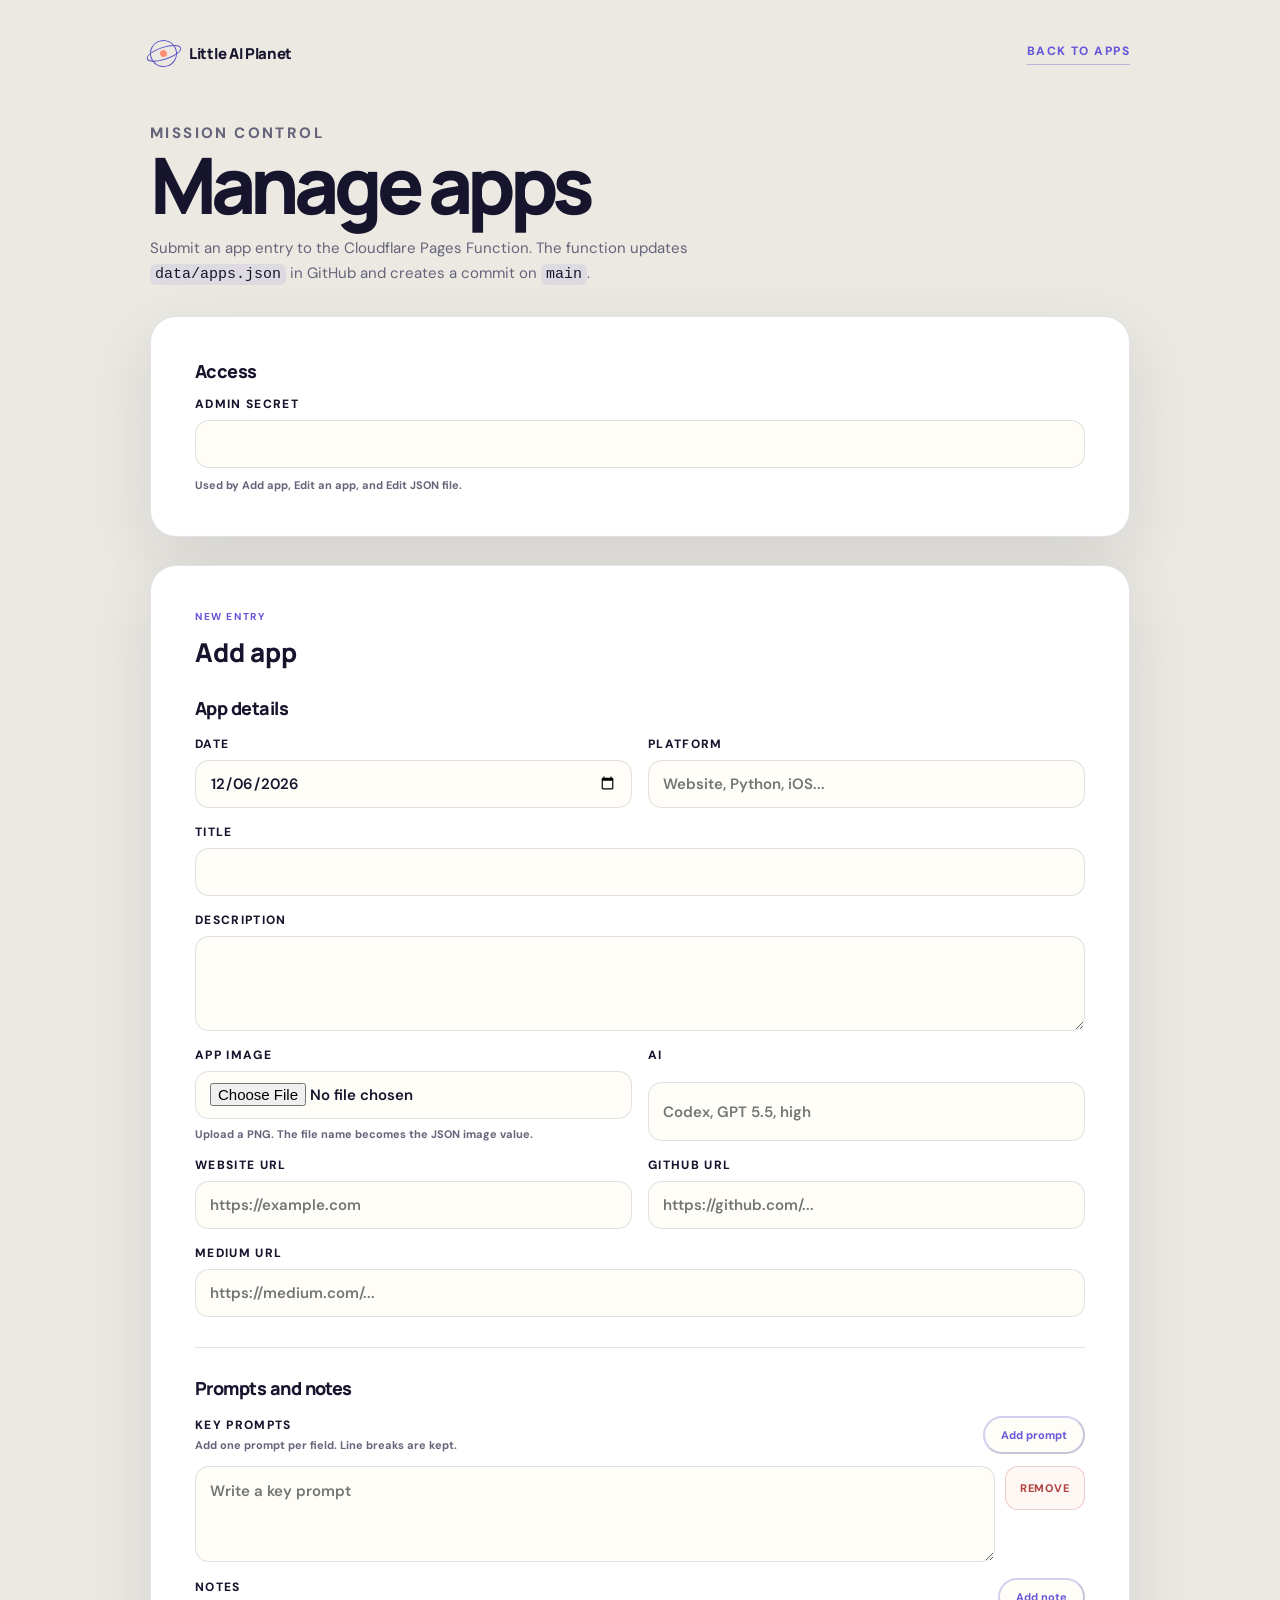
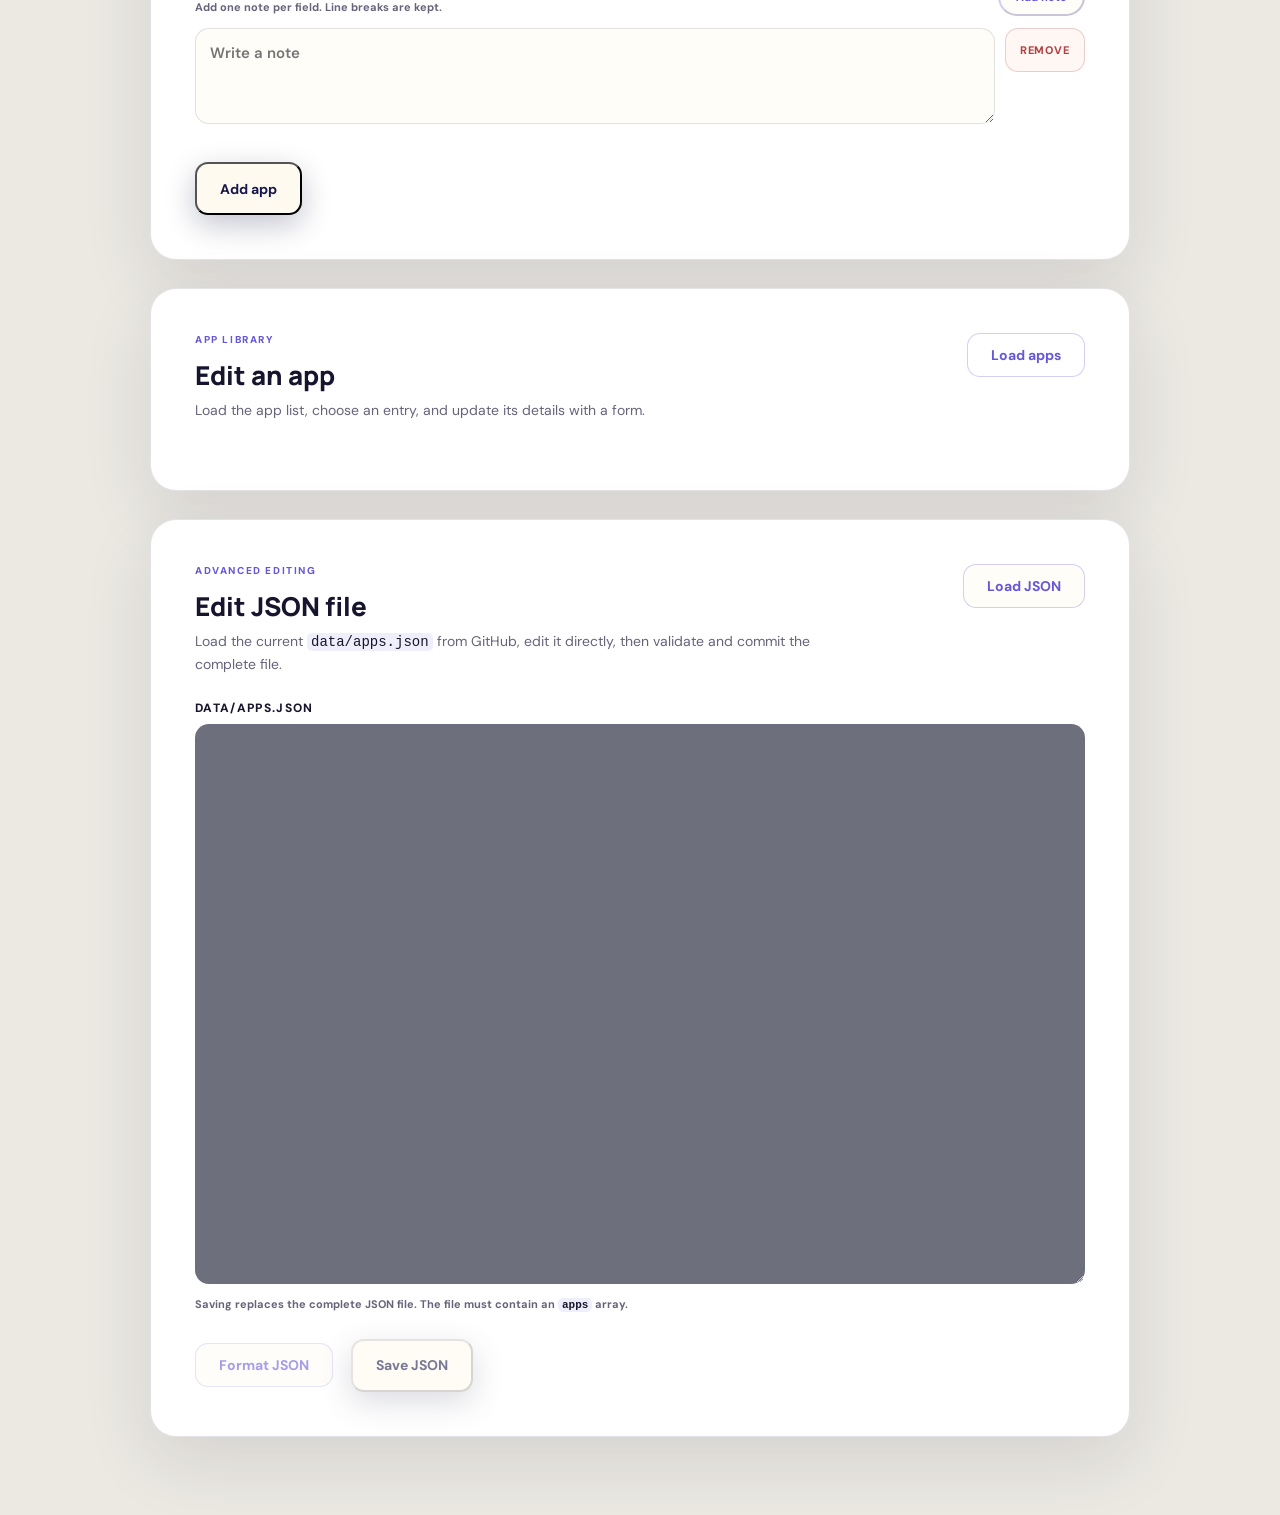
==== commit 7a210e7a: "update" ====
--- a/admin.html
+++ b/admin.html
@@ -74,7 +74,7 @@
             </label>
             <label>
               AI
-              <input name="AI" type="text" placeholder="Codex, GPT 5.5, high" required />
+              <input name="AI" type="text" placeholder="Codex, GPT 5.5, high" />
             </label>
           </div>
           <div class="image-preview" id="image-preview" hidden>
@@ -113,7 +113,7 @@
             <div class="array-field-top">
               <div>
                 <span class="array-label">Notes</span>
-                <span class="field-hint">Add one note per row.</span>
+                <span class="field-hint">Add one note per field. Line breaks are kept.</span>
               </div>
               <button class="button array-add" type="button" data-array-add="notes">Add note</button>
             </div>
@@ -186,7 +186,7 @@
           <div class="admin-grid">
             <label>
               AI
-              <input name="AI" type="text" required />
+              <input name="AI" type="text" />
             </label>
             <label>
               Website URL
@@ -216,7 +216,7 @@
             <div class="array-field-top">
               <div>
                 <span class="array-label">Notes</span>
-                <span class="field-hint">Add one note per row.</span>
+                <span class="field-hint">Add one note per field. Line breaks are kept.</span>
               </div>
               <button class="button array-add" type="button" data-edit-array-add="notes">Add note</button>
             </div>
@@ -264,6 +264,6 @@
         </div>
       </section>
     </main>
-    <script src="admin.js?v=20260620-3"></script>
+    <script src="admin.js?v=20260628-1"></script>
   </body>
 </html>
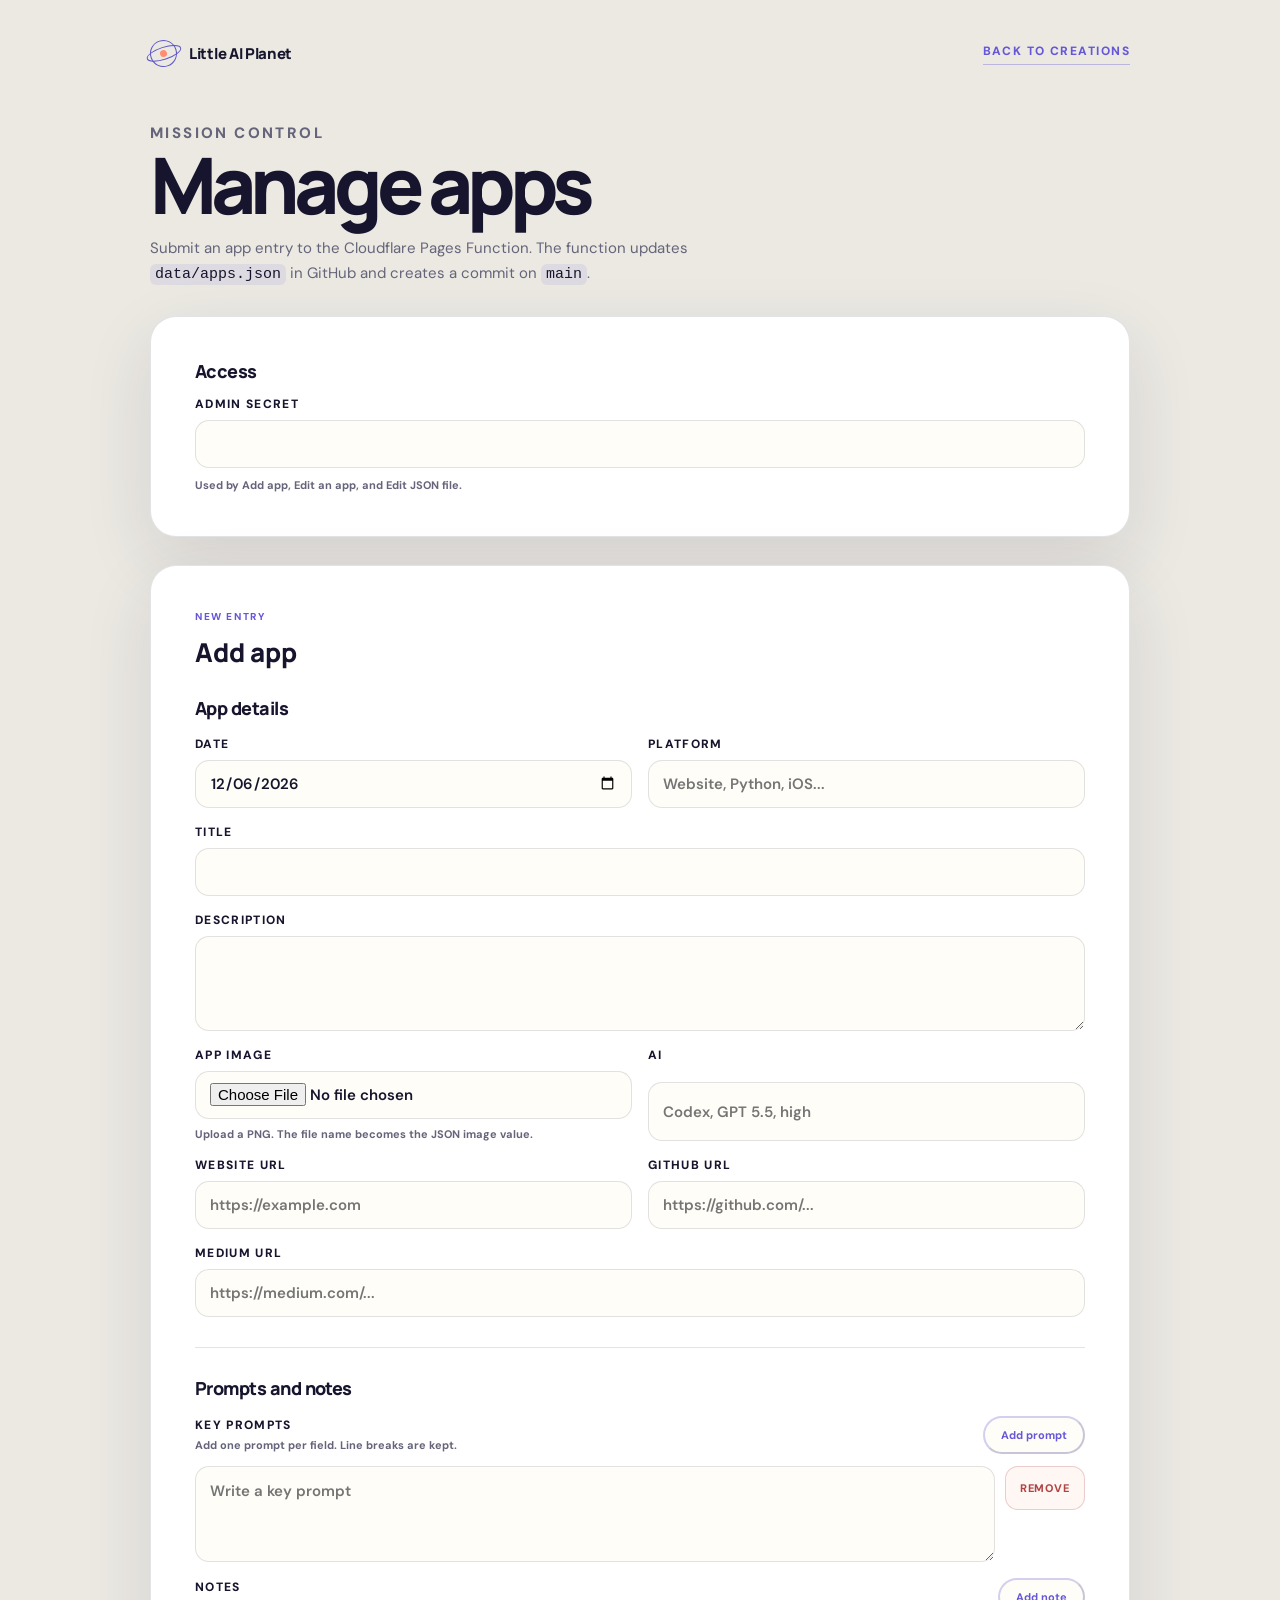
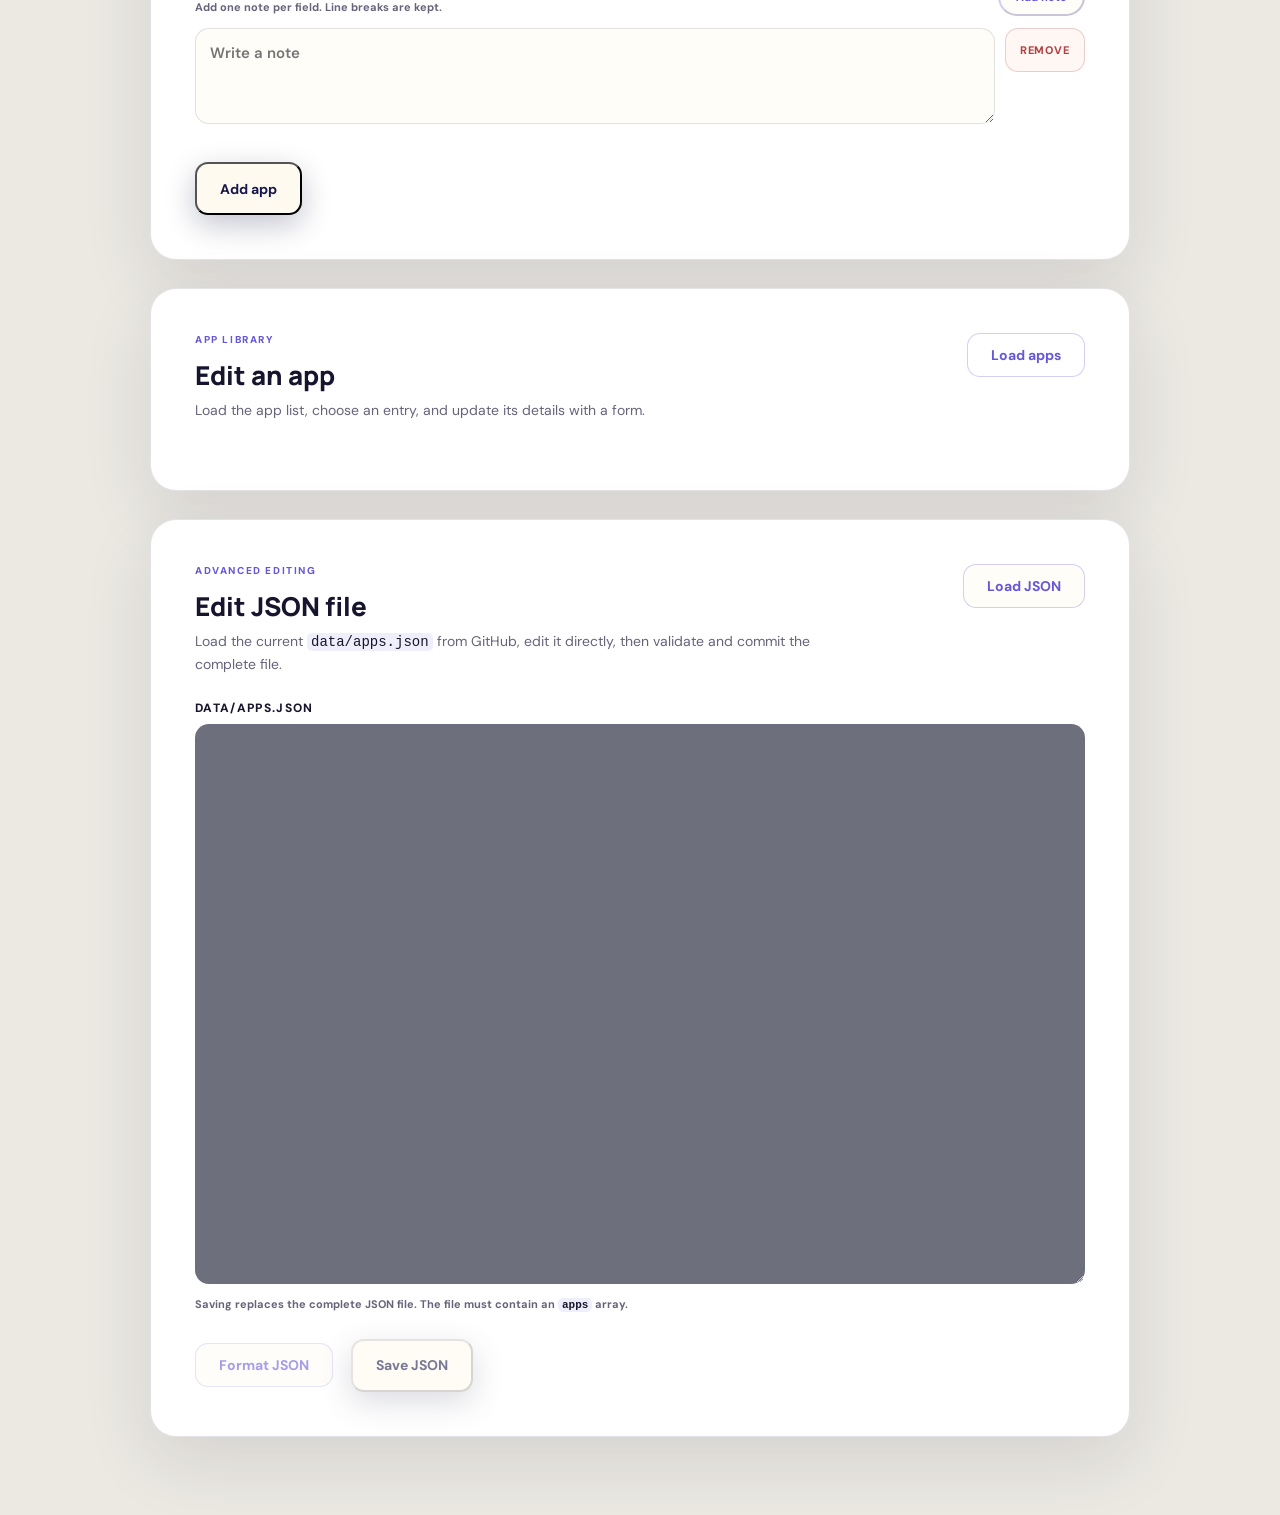
==== commit 0119ad41: "update" ====
--- a/admin.html
+++ b/admin.html
@@ -20,7 +20,7 @@
           <span class="brand-orbit small" aria-hidden="true"><span></span></span>
           <span>Little AI Planet</span>
         </a>
-        <a class="admin-back" href="index.html#apps">Back to apps</a>
+        <a class="admin-back" href="index.html#creations">Back to creations</a>
       </header>
 
       <section class="admin-hero" aria-labelledby="admin-title">
--- a/styles.css
+++ b/styles.css
@@ -110,7 +110,18 @@
 .project-preview { isolation: isolate; background: #202760; }
 .project-preview::before { content: ""; position: absolute; inset: -24px; width: auto; height: auto; border: 0; border-radius: 0; background: var(--preview-image) center / cover no-repeat; filter: blur(18px) saturate(.85); opacity: .48; transform: scale(1.08); }
 .project-preview::after { content: ""; position: absolute; inset: 0; z-index: 1; background: linear-gradient(180deg, rgba(18,22,67,.22), rgba(18,22,67,.5)); }
-.project-preview img { position: relative; z-index: 2; width: auto; height: auto; max-width: calc(100% - 44px); max-height: calc(100% - 44px); object-fit: contain; object-position: center; border: 1px solid rgba(255,255,255,.24); border-radius: 12px; box-shadow: 0 22px 55px rgba(8,11,46,.38); }
+.project-preview > .gallery-main-image { position: relative; z-index: 2; width: auto; height: auto; max-width: calc(100% - 44px); max-height: calc(100% - 44px); object-fit: contain; object-position: center; border: 1px solid rgba(255,255,255,.24); border-radius: 12px; box-shadow: 0 22px 55px rgba(8,11,46,.38); transition: opacity .22s ease, transform .22s ease; }
+.project-preview.has-gallery > .gallery-main-image { max-height: calc(100% - 138px); transform: translateY(-34px); }
+.gallery-arrow { position: absolute; z-index: 4; top: calc(50% - 34px); width: 42px; height: 42px; display: grid; place-items: center; padding: 0 0 4px; border: 1px solid rgba(255,255,255,.35); border-radius: 50%; color: white; background: rgba(19,21,61,.62); box-shadow: 0 8px 25px rgba(8,11,46,.25); backdrop-filter: blur(8px); cursor: pointer; font: 400 31px/1 "DM Sans", sans-serif; transition: transform .2s ease, background .2s ease; }
+.gallery-arrow:hover { transform: scale(1.08); background: rgba(102,87,217,.9); }
+.gallery-arrow:focus-visible, .gallery-thumb:focus-visible { outline: 3px solid #fff; outline-offset: 3px; }
+.gallery-previous { left: 17px; }.gallery-next { right: 17px; }
+.gallery-counter { position: absolute; z-index: 4; top: 17px; right: 17px; padding: 7px 10px; border: 1px solid rgba(255,255,255,.28); border-radius: 999px; color: white; background: rgba(19,21,61,.58); backdrop-filter: blur(8px); font: 800 10px "Manrope", sans-serif; letter-spacing: .08em; }
+.gallery-thumbnails { position: absolute; z-index: 4; left: 18px; right: 18px; bottom: 18px; display: flex; justify-content: center; gap: 9px; }
+.gallery-thumb { width: 76px; height: 58px; padding: 3px; overflow: hidden; border: 1px solid rgba(255,255,255,.4); border-radius: 10px; background: rgba(20,22,62,.6); box-shadow: 0 8px 22px rgba(8,11,46,.22); cursor: pointer; opacity: .68; transition: opacity .2s ease, transform .2s ease, border-color .2s ease; }
+.gallery-thumb:hover { opacity: 1; transform: translateY(-2px); }
+.gallery-thumb.active { opacity: 1; border-color: white; box-shadow: 0 0 0 2px rgba(255,255,255,.38), 0 8px 22px rgba(8,11,46,.28); }
+.gallery-thumb img { width: 100%; height: 100%; display: block; object-fit: cover; border-radius: 6px; }
 .card-featured { grid-column: span 2; display: grid; grid-template-columns: 1.1fr .9fr; }
 .card-featured .card-visual { min-height: 380px; }
 .card-featured .card-body { display: flex; flex-direction: column; justify-content: center; padding: 40px; }
@@ -314,7 +325,7 @@
   .hero-content { width: calc(100% - 36px); padding-top: 122px; display: flex; flex-direction: column; min-height: calc(100% - 50px); justify-content: flex-end; padding-bottom: 84px; }.eyebrow { margin-bottom: 16px; }.hero h1 { font-size: clamp(52px, 15vw, 72px); margin-bottom: 20px; }.hero-copy { font-size: 15px; line-height: 1.55; margin-bottom: 20px; }.hero-stats { margin: 0 0 24px; padding: 16px 17px 14px; gap: 13px; border-radius: 18px; }.completed-count { font-size: 54px; }.hero-stats span { max-width: 90px; font-size: 8px; }.hero-actions { gap: 19px; }.button { min-height: 49px; padding: 0 18px; }.text-link { font-size: 12px; }
   .orbit-note, .hero-scroll { display: none; }.intro { padding: 83px 0; }.section-heading { display: block; padding-bottom: 29px; }.section-heading h2 { font-size: 44px; }.section-heading > p { margin-top: 20px; }
   .filters { margin-right: -15px; padding-right: 15px; }.filter-categories, .filter-tools { overflow-x: auto; flex-wrap: nowrap; padding-bottom: 2px; }.filter-tools { justify-content: flex-start; }.filter-button, .future-toggle { flex: 0 0 auto; }.app-search { width: min(100% - 15px, 280px); flex: 0 0 min(100% - 15px, 280px); }
-  .project-grid { grid-template-columns: 1fr; }.card-featured { grid-column: auto; display: block; }.card-featured .card-visual { min-height: 300px; }.card-featured .card-body { padding: 26px; }.card-visual { min-height: 265px; }.project-card-detail { display: block; }.project-card-detail .card-visual { min-height: 330px; }.project-card-detail .card-body { padding: 27px 24px 30px; }.prompt-section { padding: 18px; }.card-meta { align-items: stretch; }.app-number { min-width: 96px; }.app-number strong { font-size: 27px; }.app-date { flex: 1; }
+  .project-grid { grid-template-columns: 1fr; }.card-featured { grid-column: auto; display: block; }.card-featured .card-visual { min-height: 300px; }.card-featured .card-body { padding: 26px; }.card-visual { min-height: 265px; }.project-card-detail { display: block; }.project-card-detail .card-visual { min-height: 390px; }.project-card-detail .card-body { padding: 27px 24px 30px; }.project-preview.has-gallery > .gallery-main-image { max-width: calc(100% - 34px); max-height: calc(100% - 126px); transform: translateY(-30px); }.gallery-arrow { top: calc(50% - 30px); width: 38px; height: 38px; }.gallery-previous { left: 10px; }.gallery-next { right: 10px; }.gallery-thumb { width: 62px; height: 48px; }.prompt-section { padding: 18px; }.card-meta { align-items: stretch; }.app-number { min-width: 96px; }.app-number strong { font-size: 27px; }.app-date { flex: 1; }
   .admin-shell { width: min(100% - 30px, 980px); padding-top: 26px; }.admin-top { margin-bottom: 38px; }.admin-grid { grid-template-columns: 1fr; }.access-panel, .admin-form, .app-manager, .json-panel { padding: 22px; }.array-field-top, .json-panel-heading { display: grid; align-items: start; }.array-row { grid-template-columns: 1fr; }.array-remove { justify-self: start; }.json-load, .app-list-load { justify-self: start; }.app-admin-item { grid-template-columns: 64px minmax(0, 1fr); gap: 12px; }.app-admin-item img { width: 64px; height: 56px; }.app-item-edit { grid-column: 1 / -1; width: 100%; }.json-editor { min-height: 440px; }
   .site-footer { padding: 40px 22px; display: block; }.site-footer p { margin: 20px 0; }.footer-links { justify-content: space-between; }
 }
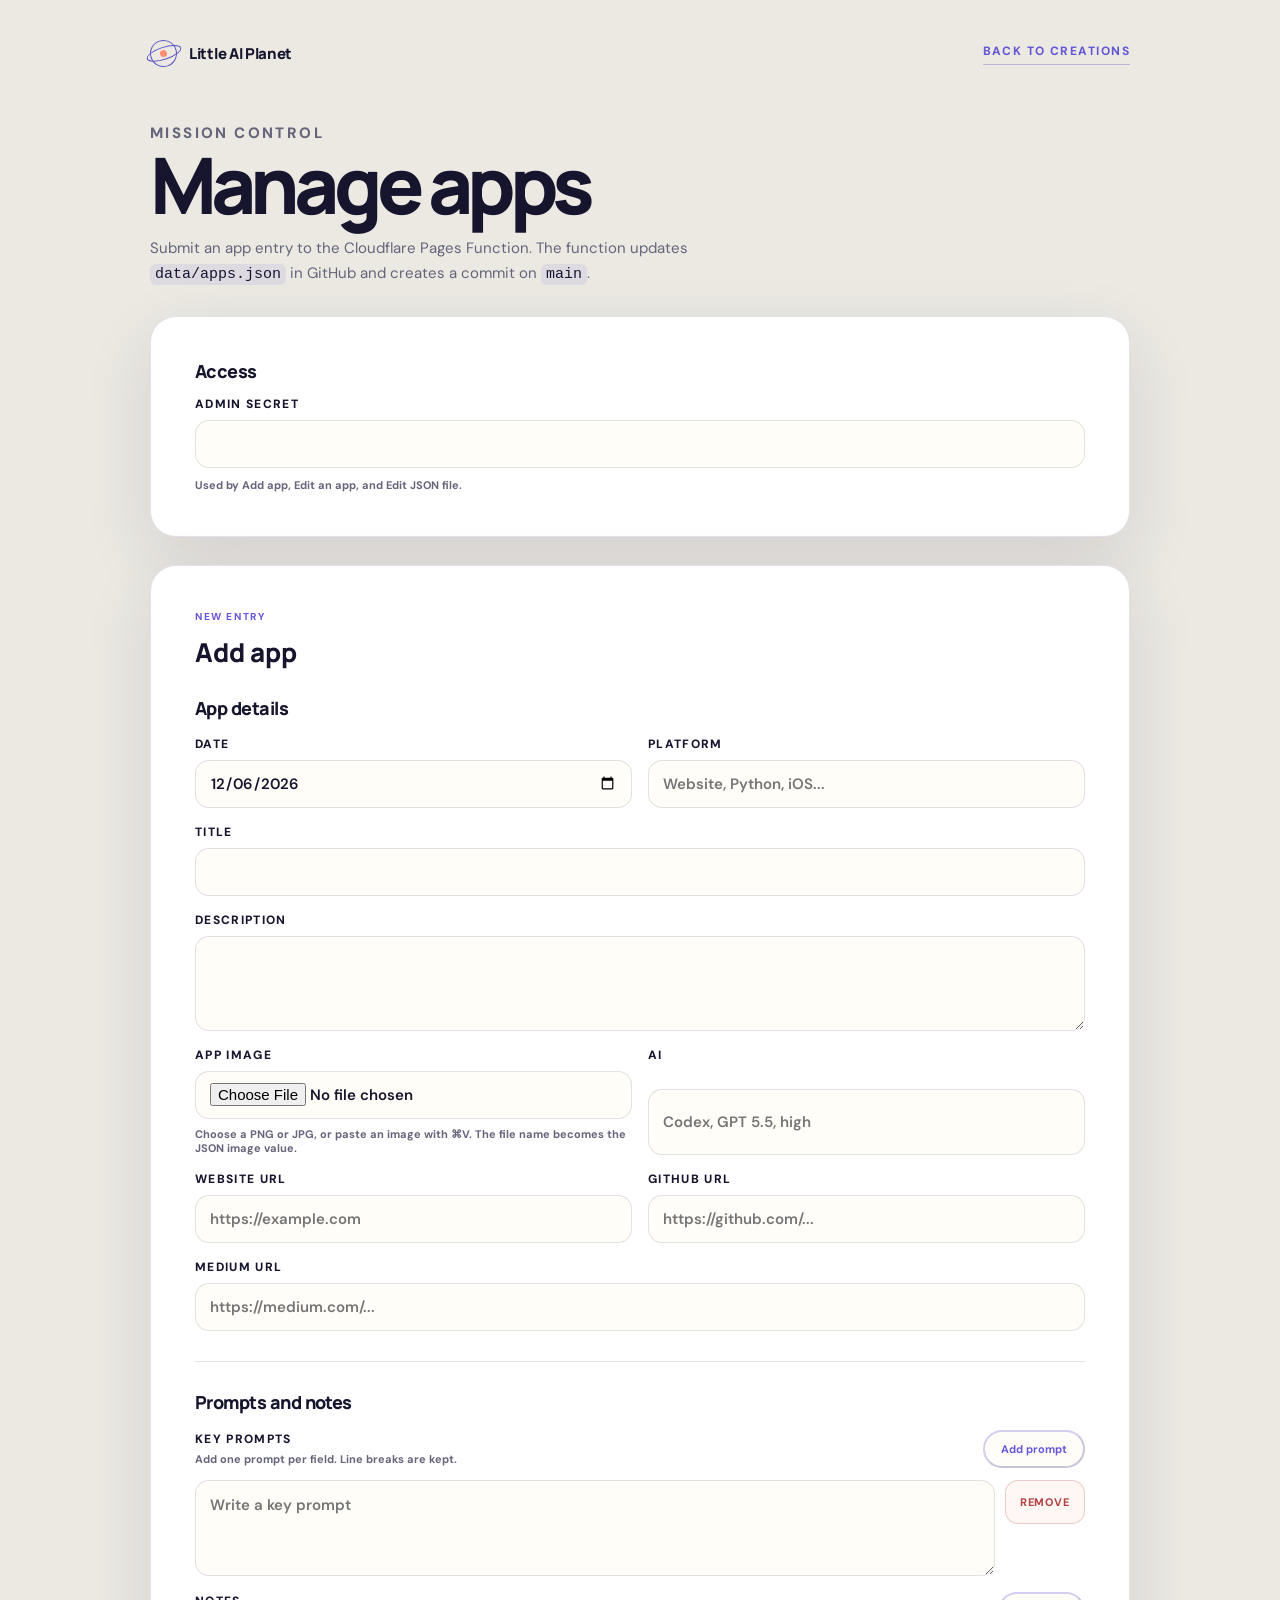
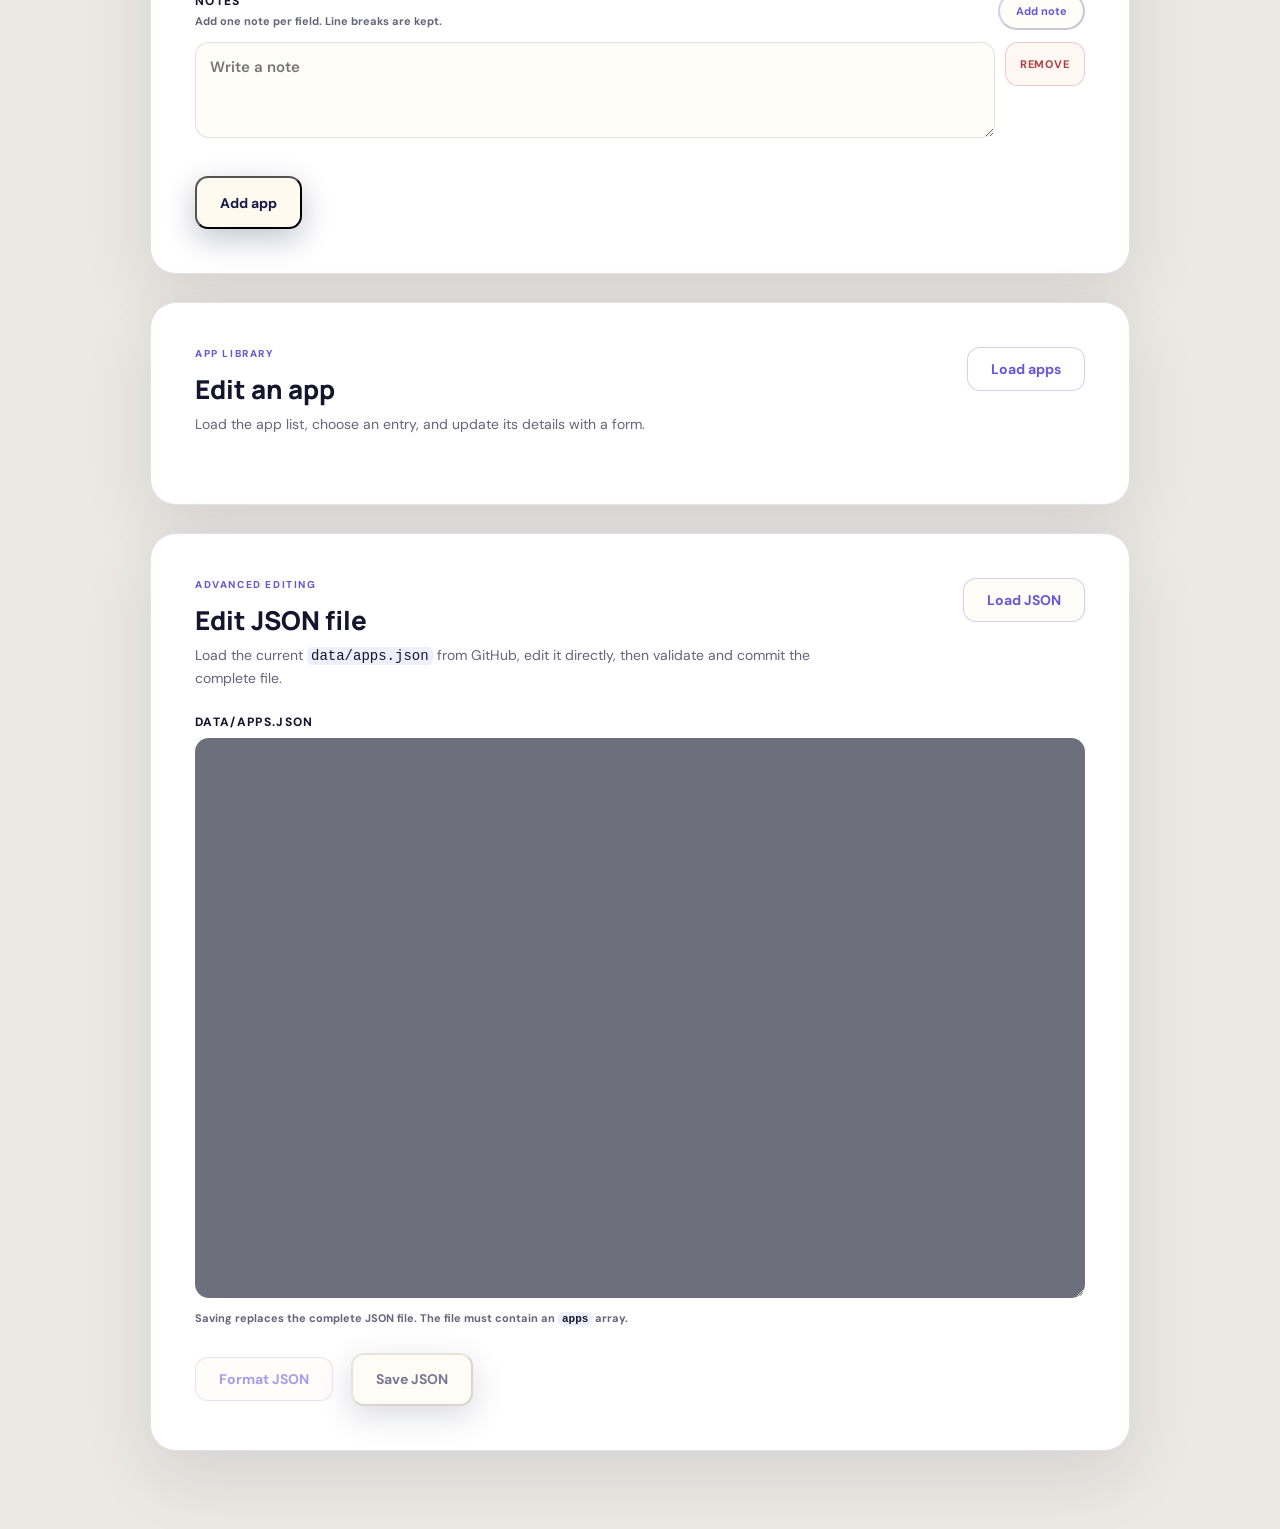
==== commit 237e9067: "update" ====
--- a/admin.html
+++ b/admin.html
@@ -69,8 +69,8 @@
           <div class="admin-grid">
             <label>
               App image
-              <input name="imageFile" type="file" accept="image/png" required />
-              <span class="field-hint">Upload a PNG. The file name becomes the JSON image value.</span>
+              <input name="imageFile" type="file" accept=".png,.jpg,.jpeg,image/png,image/jpeg" required />
+              <span class="field-hint">Choose a PNG or JPG, or paste an image with ⌘V. The file name becomes the JSON image value.</span>
             </label>
             <label>
               AI
@@ -171,12 +171,12 @@
             <label>
               Image asset name
               <input name="image" type="text" required />
-              <span class="field-hint">File name in <code>assets</code>, without <code>.png</code>.</span>
+              <span class="field-hint">File name in <code>assets</code>. PNG may omit the extension; JPG includes it.</span>
             </label>
             <label>
               New app image
-              <input name="imageFile" type="file" accept="image/png" />
-              <span class="field-hint">Optional. Upload a PNG to replace the current image.</span>
+              <input name="imageFile" type="file" accept=".png,.jpg,.jpeg,image/png,image/jpeg" />
+              <span class="field-hint">Optional. Choose a PNG or JPG, or paste one with ⌘V.</span>
             </label>
           </div>
           <div class="image-preview" id="edit-image-preview" hidden>
@@ -264,6 +264,6 @@
         </div>
       </section>
     </main>
-    <script src="admin.js?v=20260628-1"></script>
+    <script src="admin.js?v=20260820-1"></script>
   </body>
 </html>
--- a/styles.css
+++ b/styles.css
@@ -304,9 +304,11 @@
 .json-editor:disabled { cursor: not-allowed; opacity: .62; }
 .json-panel > .field-hint { display: block; margin-top: 8px; }
 .json-actions { margin-top: 20px; }
-.reveal { opacity: 0; transform: translateY(24px); transition: opacity .7s ease, transform .7s ease; }.reveal.visible { opacity: 1; transform: translateY(0); }
+.reveal { opacity: 1; transform: translateY(0); }
+.reveal.visible { animation: revealIn .7s ease; }
 @keyframes pulse { 50% { box-shadow: 0 0 0 9px rgba(156,231,197,0); } }
 @keyframes spin { to { transform: rotate(360deg); } }
+@keyframes revealIn { from { opacity: 0; transform: translateY(24px); } to { opacity: 1; transform: translateY(0); } }
 @keyframes heroSettle { from { opacity: 0; transform: scale(1.07); } to { opacity: 1; transform: scale(1.015); } }
 @keyframes codeFloat { 0%, 100% { transform: translateY(0) rotate(-2deg); } 50% { transform: translateY(-7px) rotate(1deg); } }
 @keyframes codeType { 0%, 12% { transform: scaleX(.08); opacity: .35; } 55%, 82% { transform: scaleX(1); opacity: .9; } 100% { transform: scaleX(.08); opacity: .35; } }
@@ -329,4 +331,4 @@
   .admin-shell { width: min(100% - 30px, 980px); padding-top: 26px; }.admin-top { margin-bottom: 38px; }.admin-grid { grid-template-columns: 1fr; }.access-panel, .admin-form, .app-manager, .json-panel { padding: 22px; }.array-field-top, .json-panel-heading { display: grid; align-items: start; }.array-row { grid-template-columns: 1fr; }.array-remove { justify-self: start; }.json-load, .app-list-load { justify-self: start; }.app-admin-item { grid-template-columns: 64px minmax(0, 1fr); gap: 12px; }.app-admin-item img { width: 64px; height: 56px; }.app-item-edit { grid-column: 1 / -1; width: 100%; }.json-editor { min-height: 440px; }
   .site-footer { padding: 40px 22px; display: block; }.site-footer p { margin: 20px 0; }.footer-links { justify-content: space-between; }
 }
-@media (prefers-reduced-motion: reduce) { html { scroll-behavior: auto; } *, *::before, *::after { animation-duration: .01ms !important; animation-iteration-count: 1 !important; transition-duration: .01ms !important; } }
+@media (prefers-reduced-motion: reduce) { html { scroll-behavior: auto; } *, *::before, *::after { animation-duration: .01ms !important; animation-iteration-count: 1 !important; transition-duration: .01ms !important; }.reveal.visible { animation: none; } }
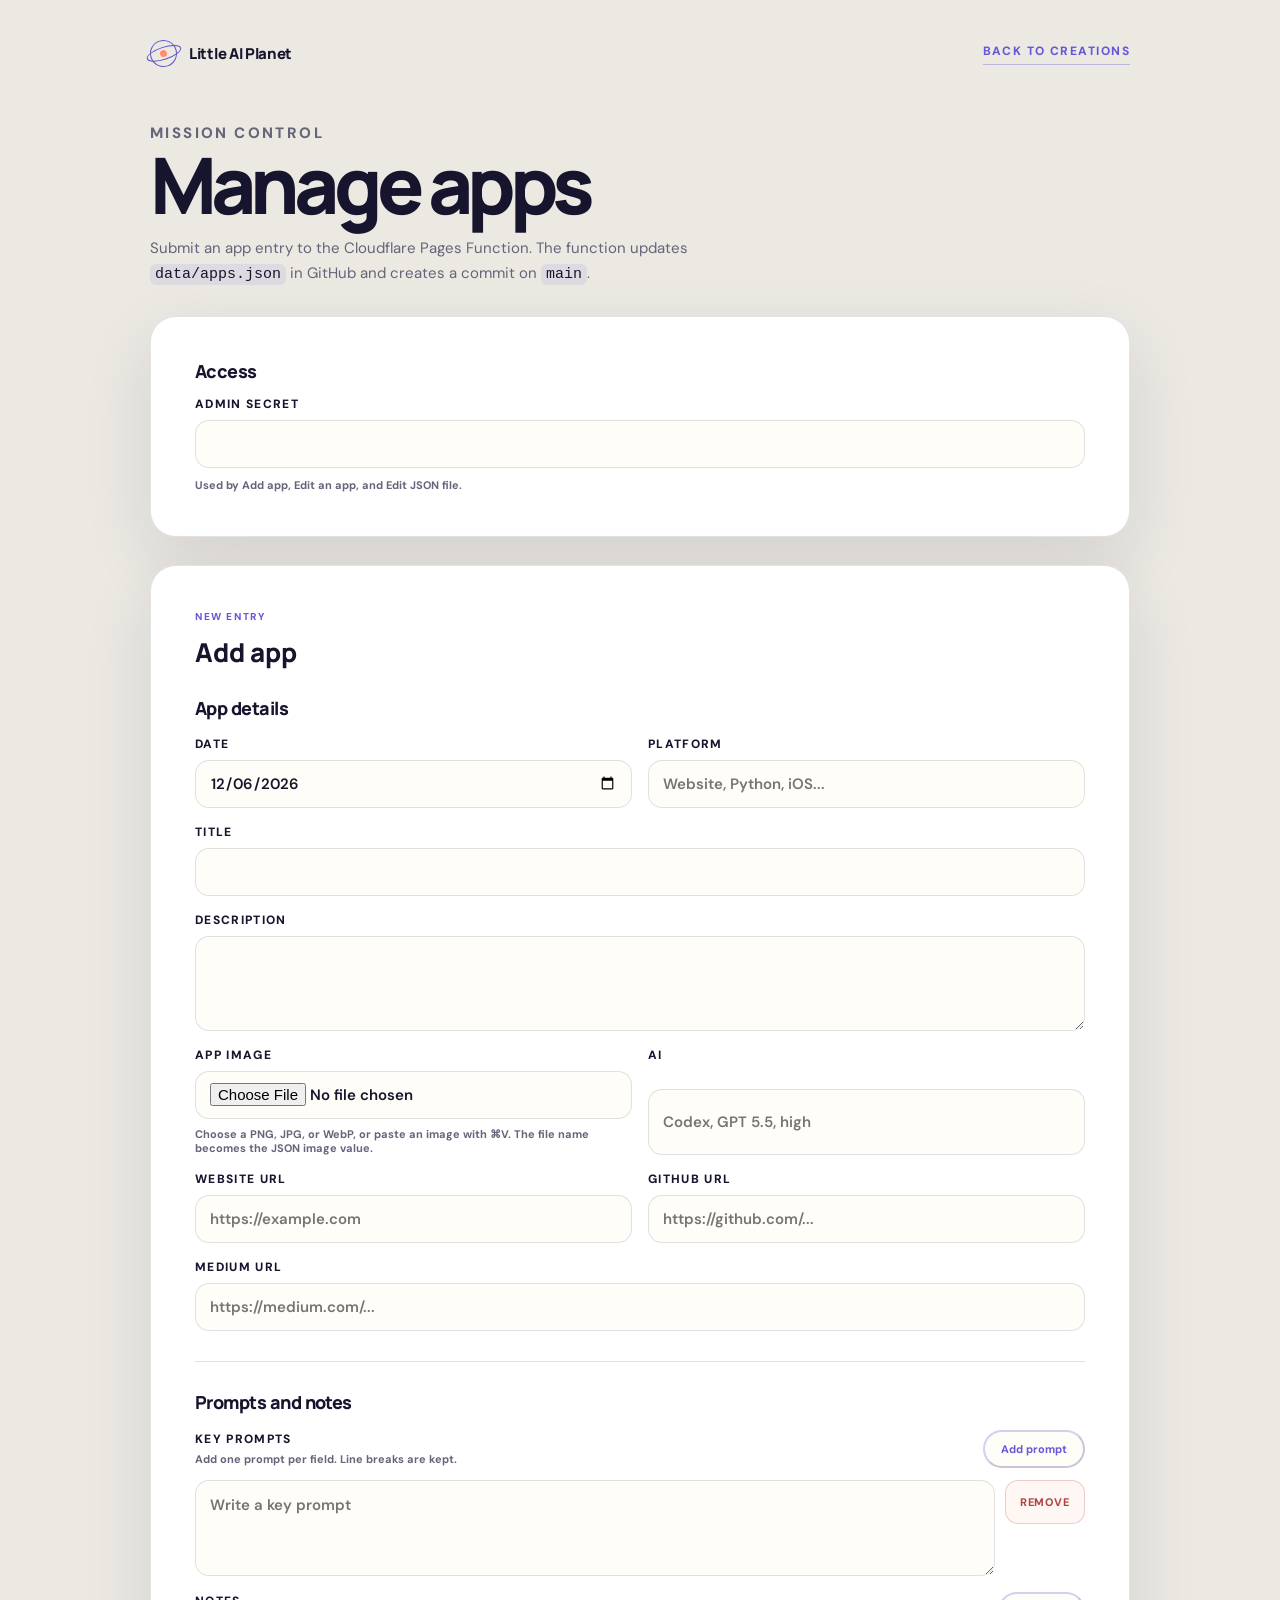
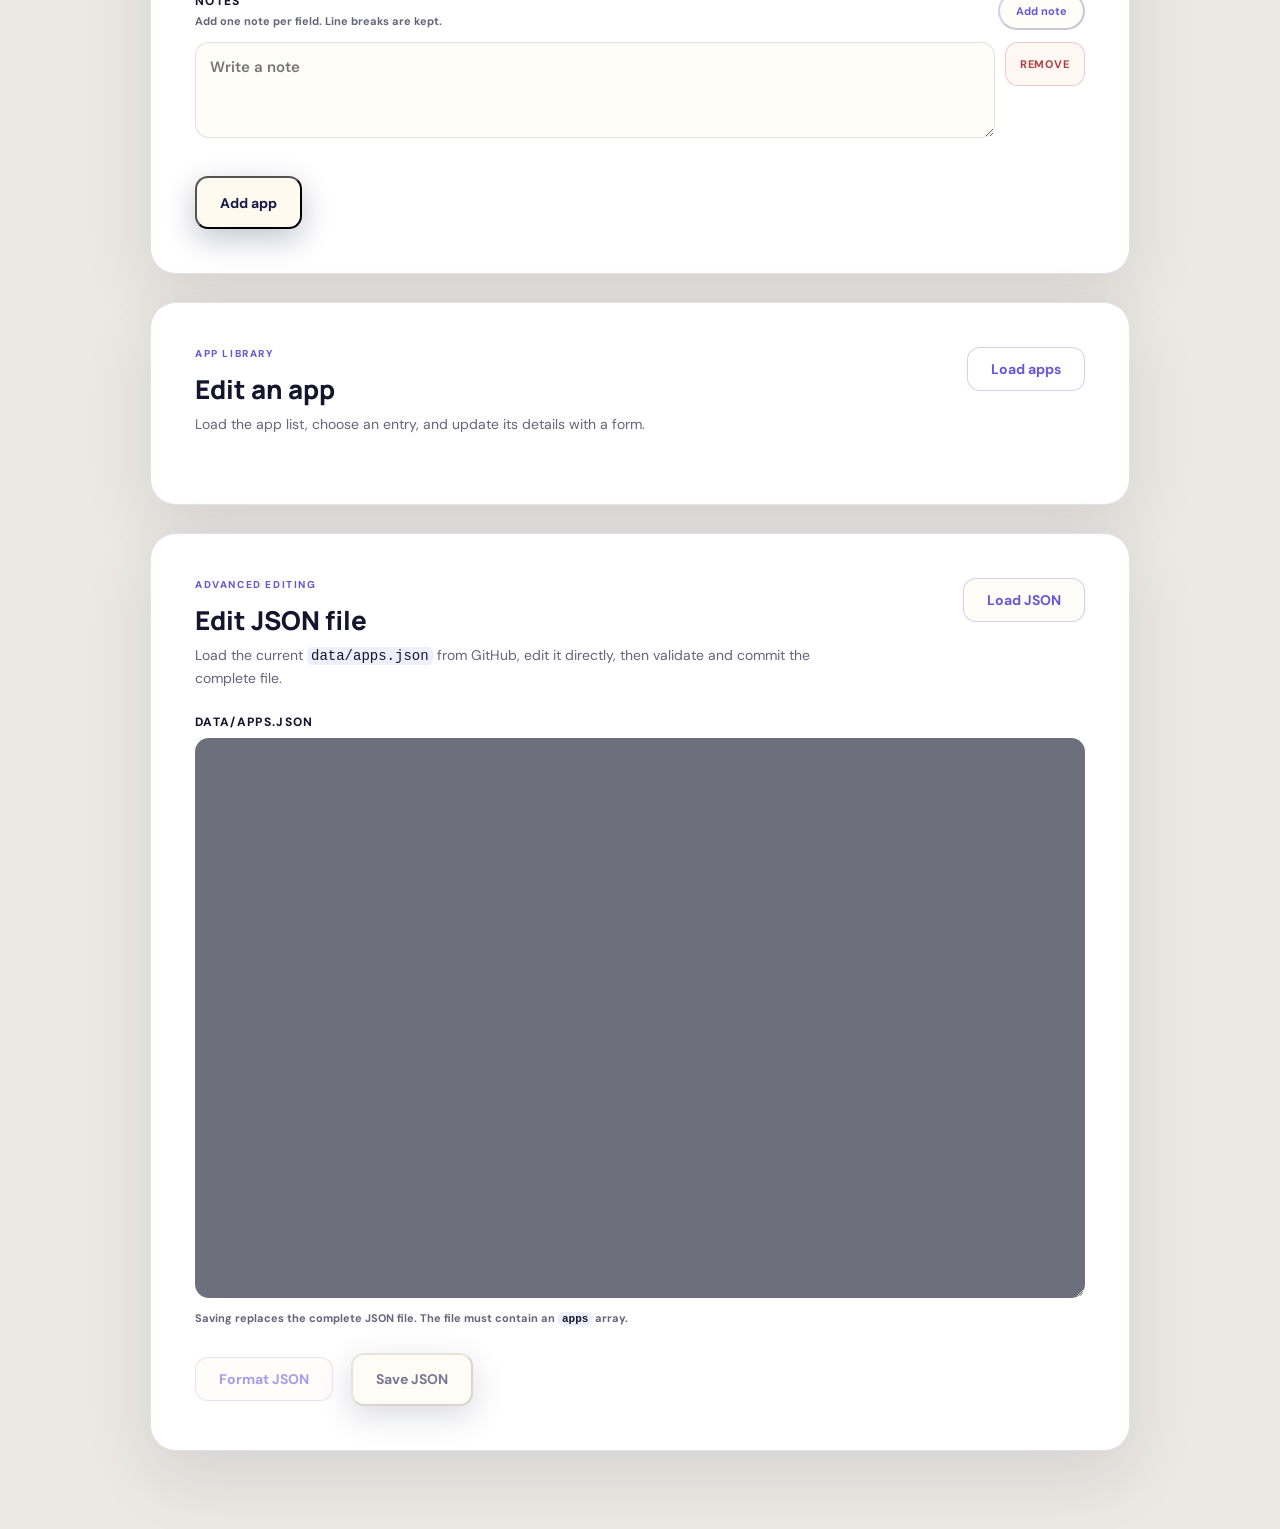
==== commit d2e38c05: "update" ====
--- a/admin.html
+++ b/admin.html
@@ -69,8 +69,8 @@
           <div class="admin-grid">
             <label>
               App image
-              <input name="imageFile" type="file" accept=".png,.jpg,.jpeg,image/png,image/jpeg" required />
-              <span class="field-hint">Choose a PNG or JPG, or paste an image with ⌘V. The file name becomes the JSON image value.</span>
+              <input name="imageFile" type="file" accept=".png,.jpg,.jpeg,.webp,image/png,image/jpeg,image/webp" required />
+              <span class="field-hint">Choose a PNG, JPG, or WebP, or paste an image with ⌘V. The file name becomes the JSON image value.</span>
             </label>
             <label>
               AI
@@ -171,12 +171,12 @@
             <label>
               Image asset name
               <input name="image" type="text" required />
-              <span class="field-hint">File name in <code>assets</code>. PNG may omit the extension; JPG includes it.</span>
+              <span class="field-hint">File name in <code>assets</code>. PNG may omit the extension; JPG and WebP include it.</span>
             </label>
             <label>
               New app image
-              <input name="imageFile" type="file" accept=".png,.jpg,.jpeg,image/png,image/jpeg" />
-              <span class="field-hint">Optional. Choose a PNG or JPG, or paste one with ⌘V.</span>
+              <input name="imageFile" type="file" accept=".png,.jpg,.jpeg,.webp,image/png,image/jpeg,image/webp" />
+              <span class="field-hint">Optional. Choose a PNG, JPG, or WebP, or paste one with ⌘V.</span>
             </label>
           </div>
           <div class="image-preview" id="edit-image-preview" hidden>
@@ -264,6 +264,6 @@
         </div>
       </section>
     </main>
-    <script src="admin.js?v=20260820-1"></script>
+    <script src="admin.js?v=20260820-2"></script>
   </body>
 </html>
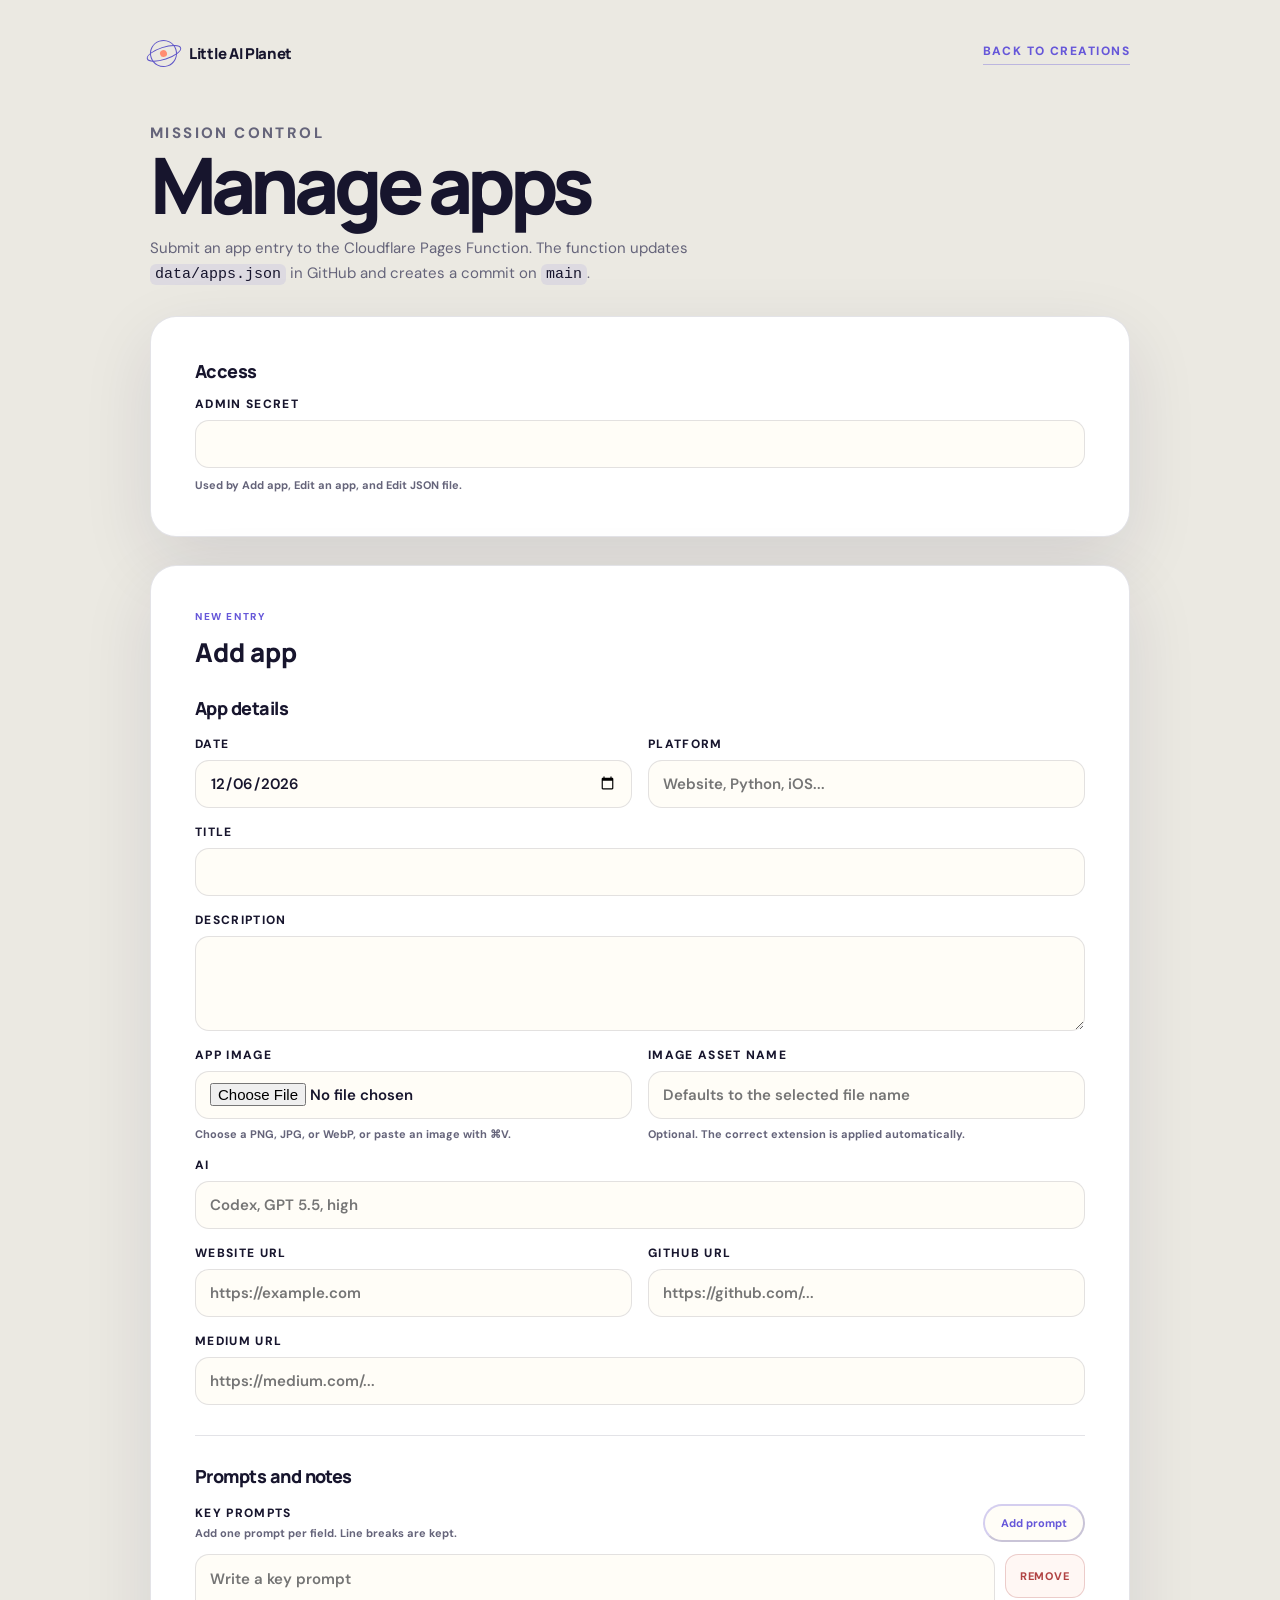
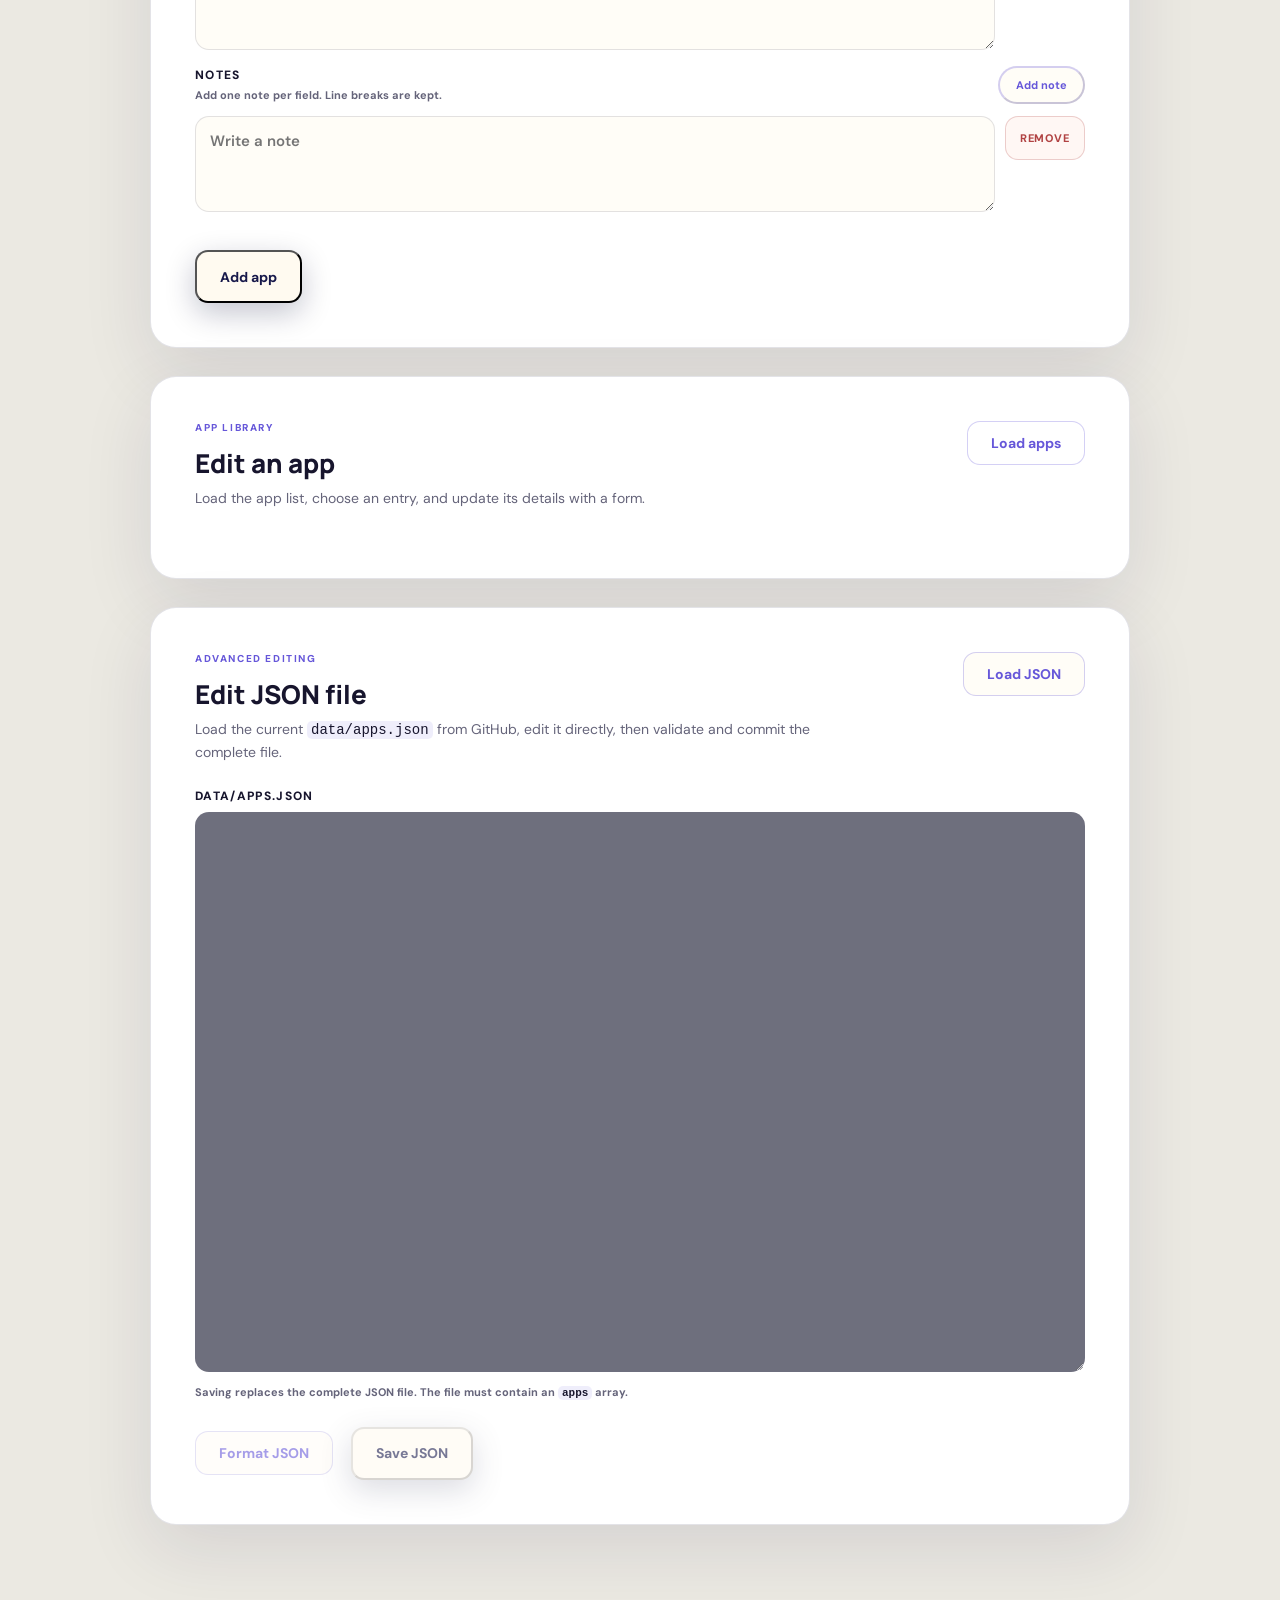
==== commit 034cd87d: "update" ====
--- a/admin.html
+++ b/admin.html
@@ -70,17 +70,22 @@
             <label>
               App image
               <input name="imageFile" type="file" accept=".png,.jpg,.jpeg,.webp,image/png,image/jpeg,image/webp" required />
-              <span class="field-hint">Choose a PNG, JPG, or WebP, or paste an image with ⌘V. The file name becomes the JSON image value.</span>
-            </label>
-            <label>
-              AI
-              <input name="AI" type="text" placeholder="Codex, GPT 5.5, high" />
+              <span class="field-hint">Choose a PNG, JPG, or WebP, or paste an image with ⌘V.</span>
+            </label>
+            <label>
+              Image asset name
+              <input name="imageName" type="text" placeholder="Defaults to the selected file name" />
+              <span class="field-hint">Optional. The correct extension is applied automatically.</span>
             </label>
           </div>
           <div class="image-preview" id="image-preview" hidden>
             <img alt="Selected app preview" />
             <span></span>
           </div>
+          <label>
+            AI
+            <input name="AI" type="text" placeholder="Codex, GPT 5.5, high" />
+          </label>
           <div class="admin-grid">
             <label>
               Website URL
@@ -264,6 +269,6 @@
         </div>
       </section>
     </main>
-    <script src="admin.js?v=20260820-2"></script>
+    <script src="admin.js?v=20260820-3"></script>
   </body>
 </html>
